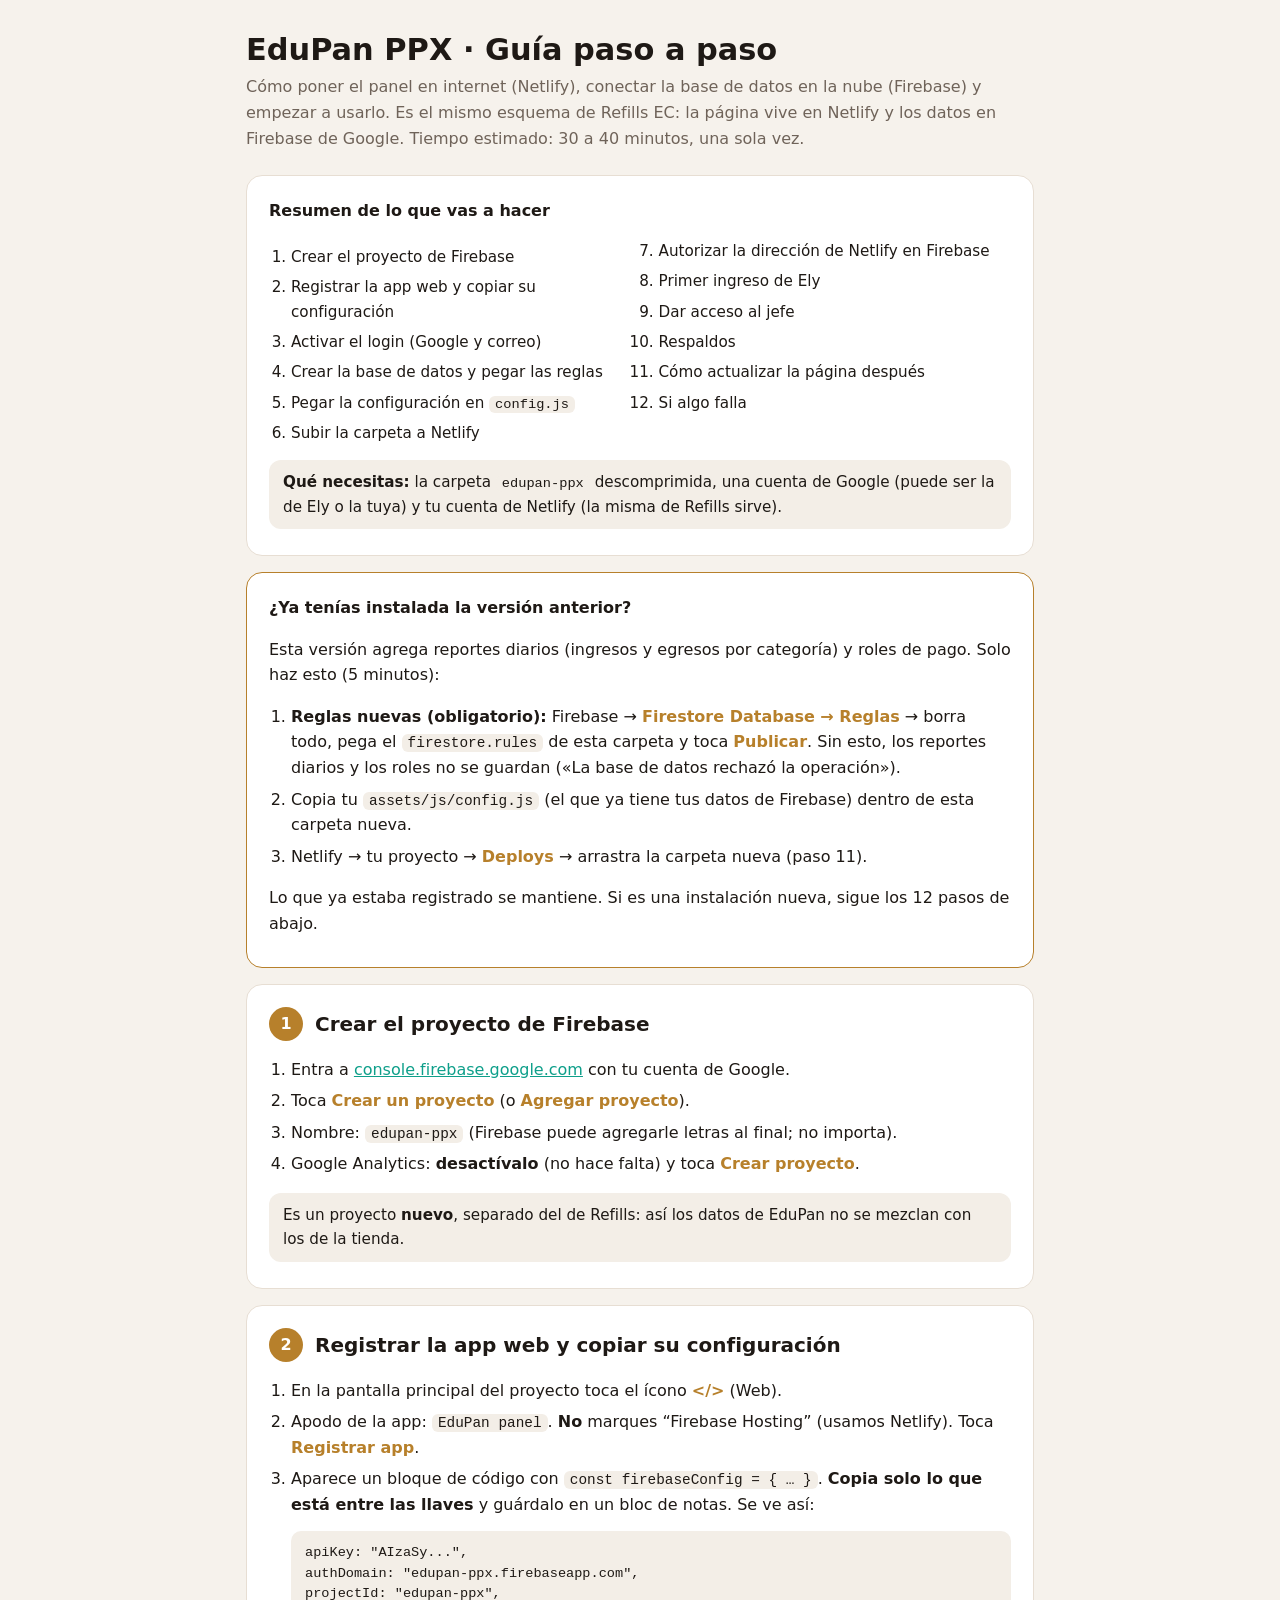
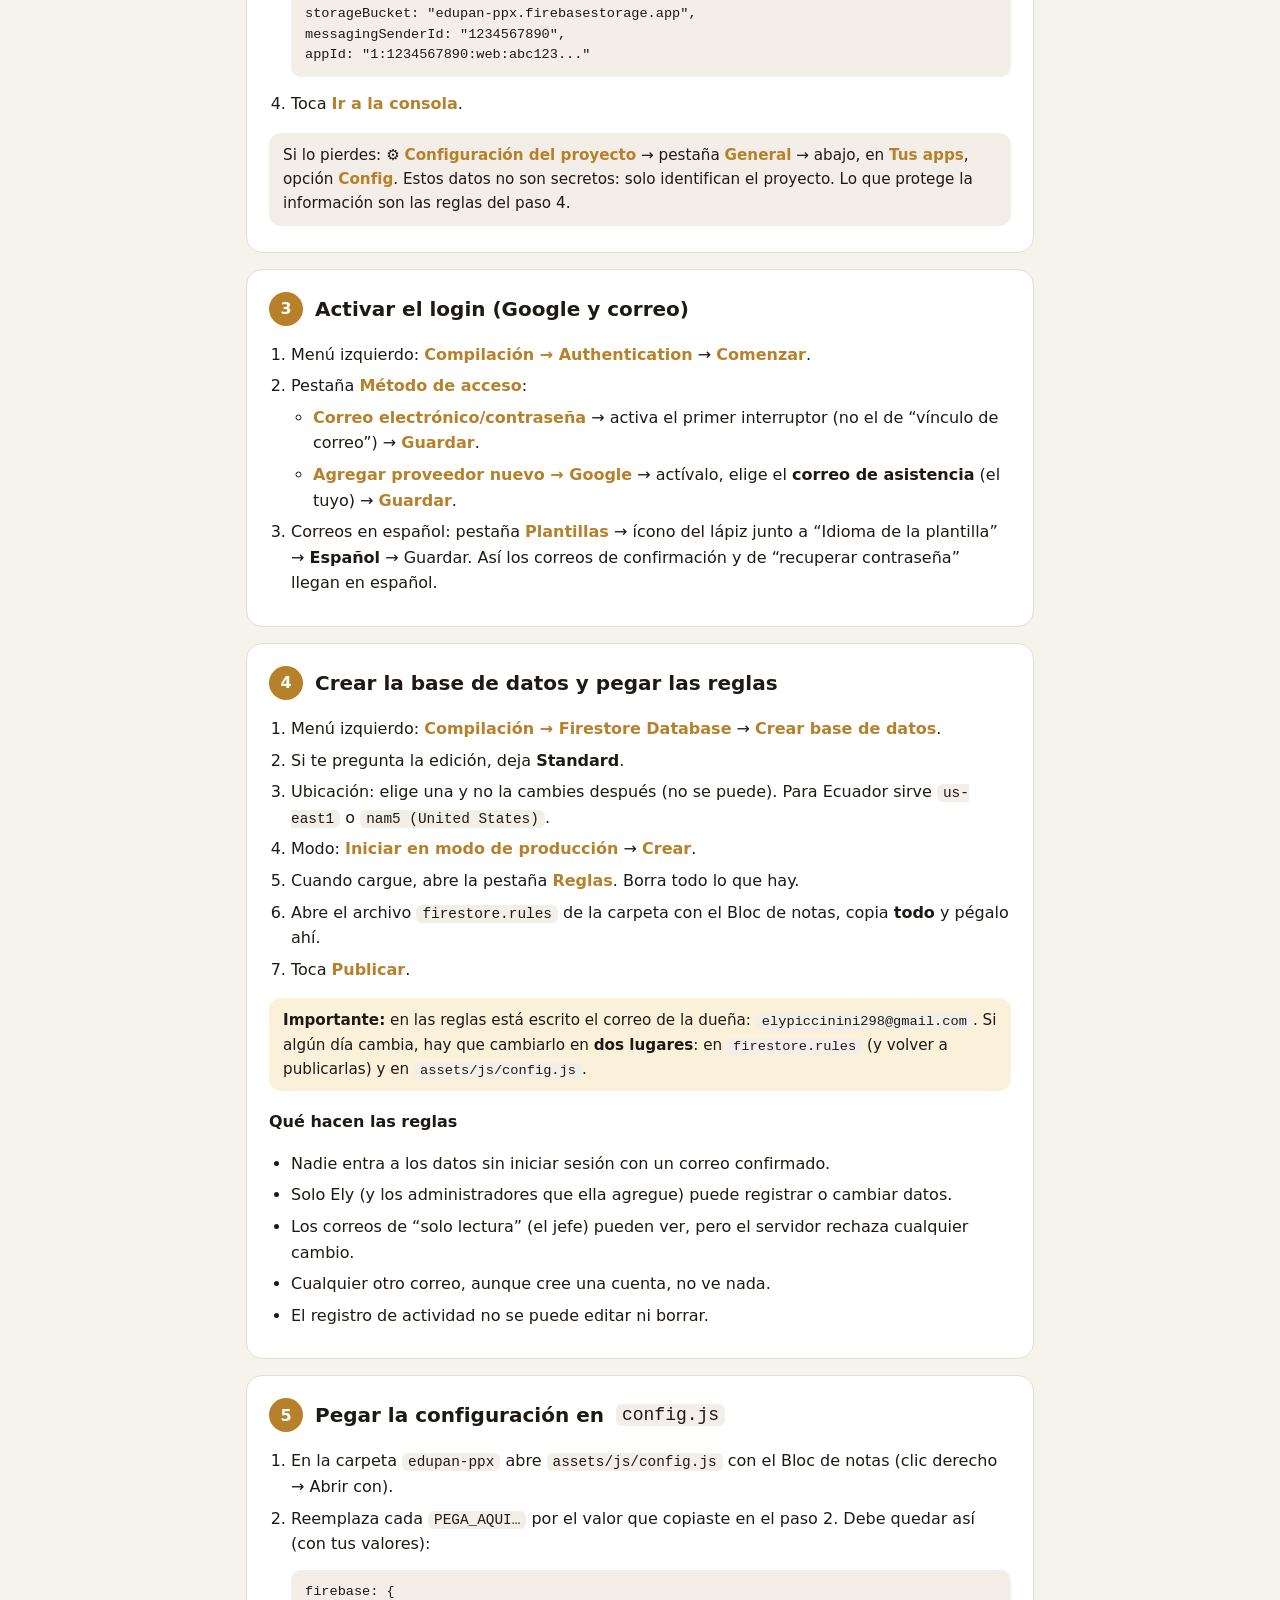
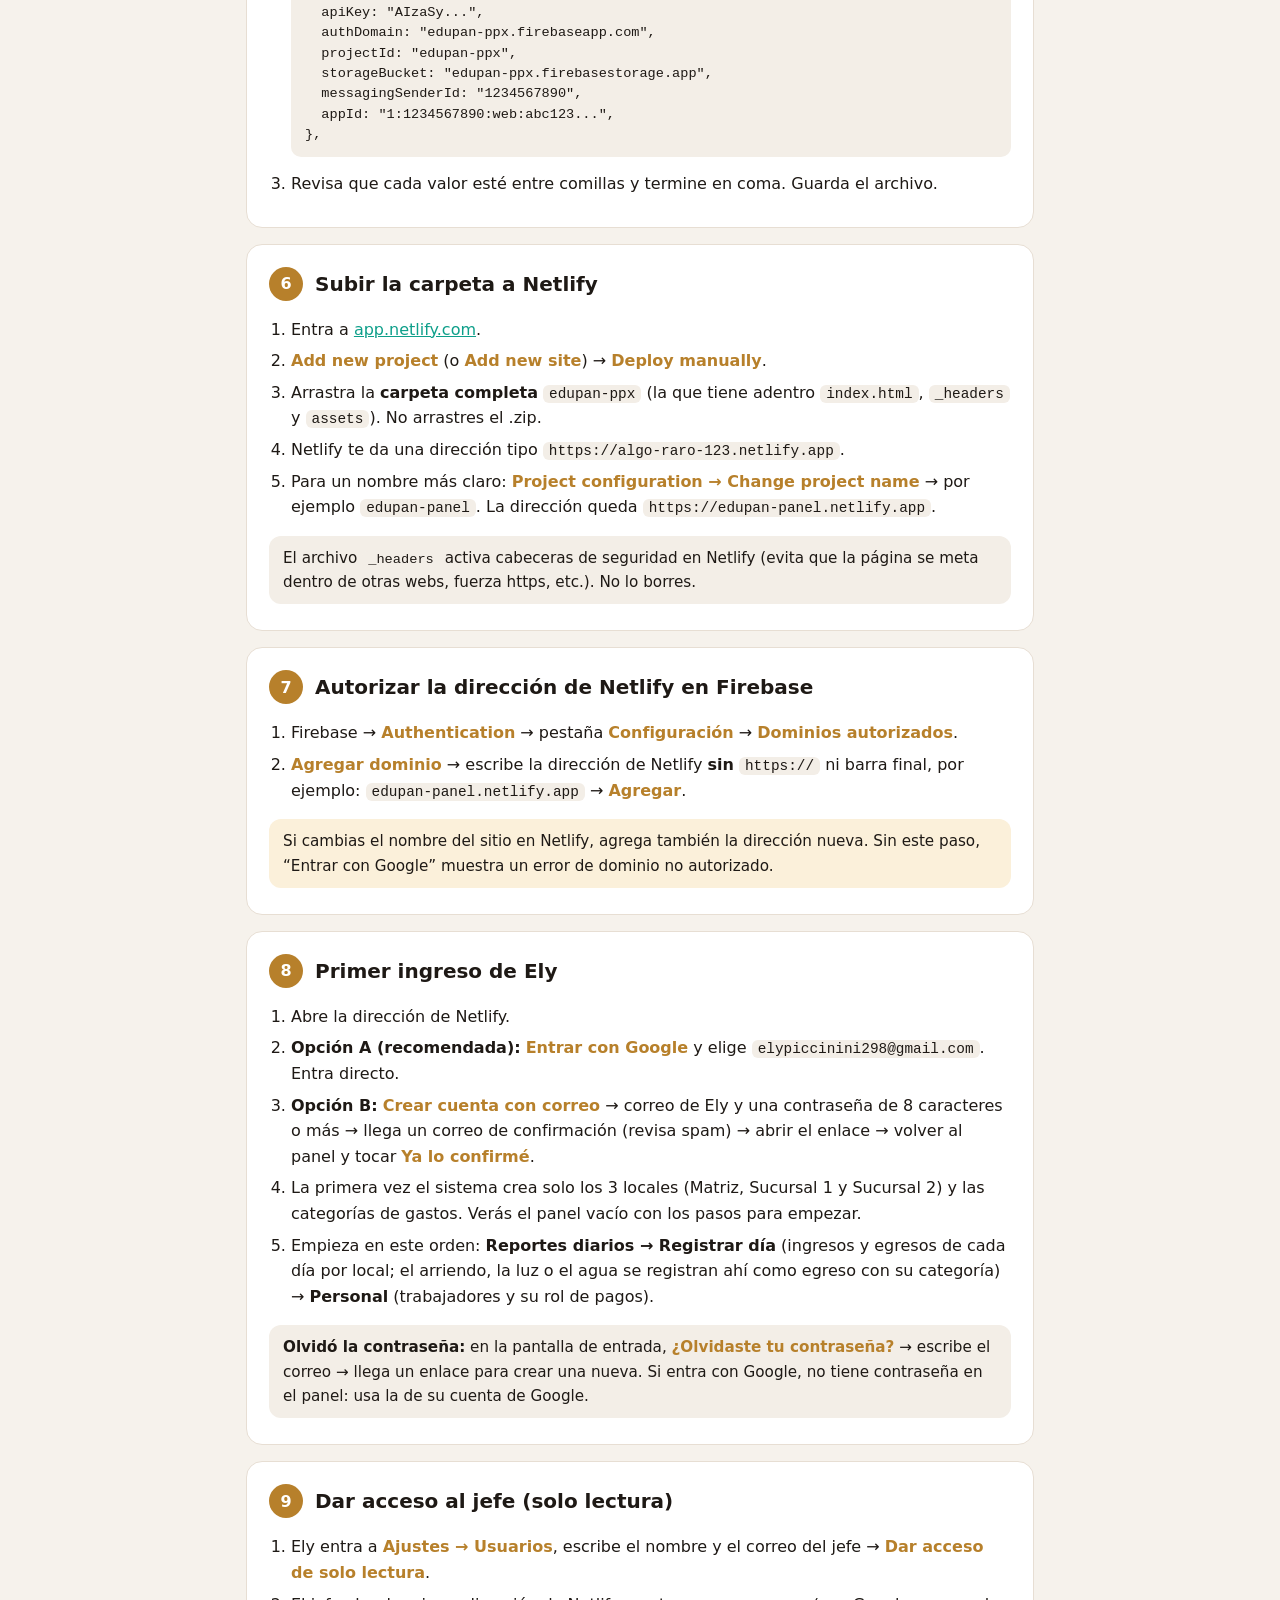
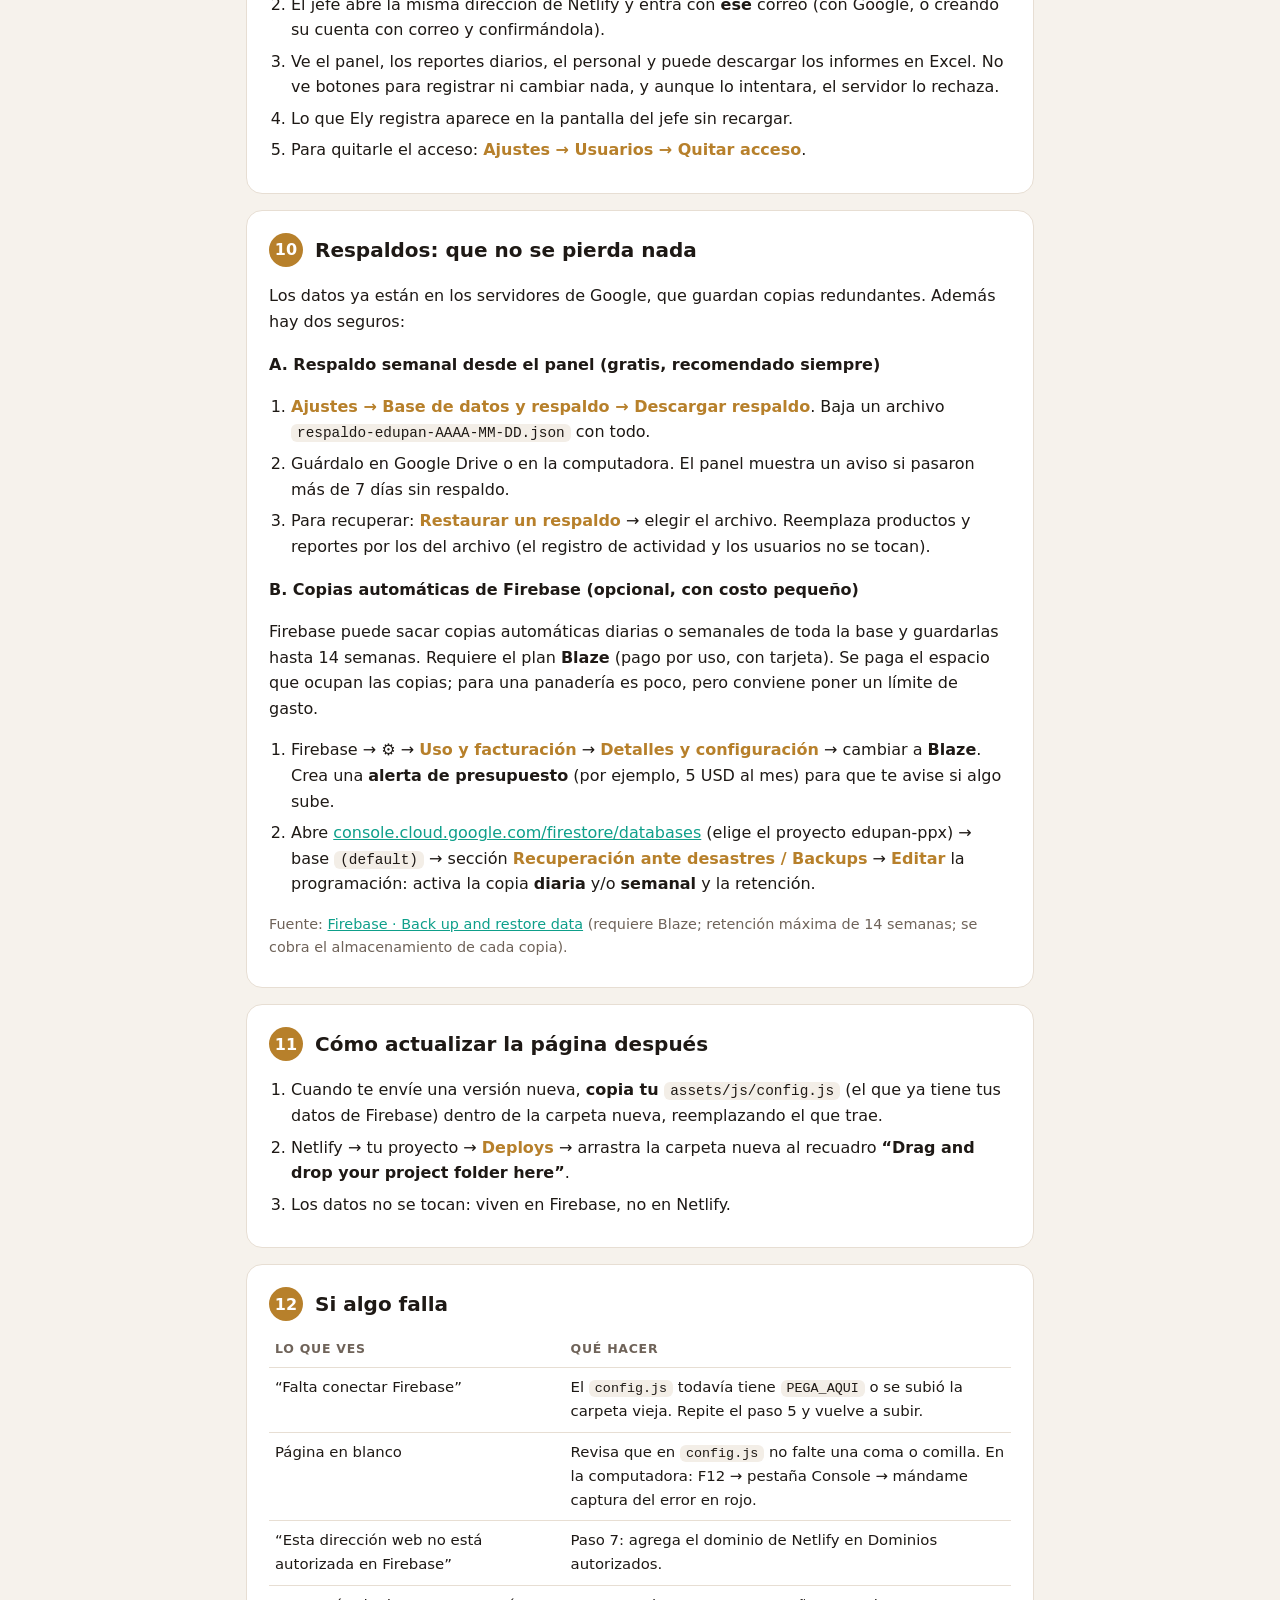
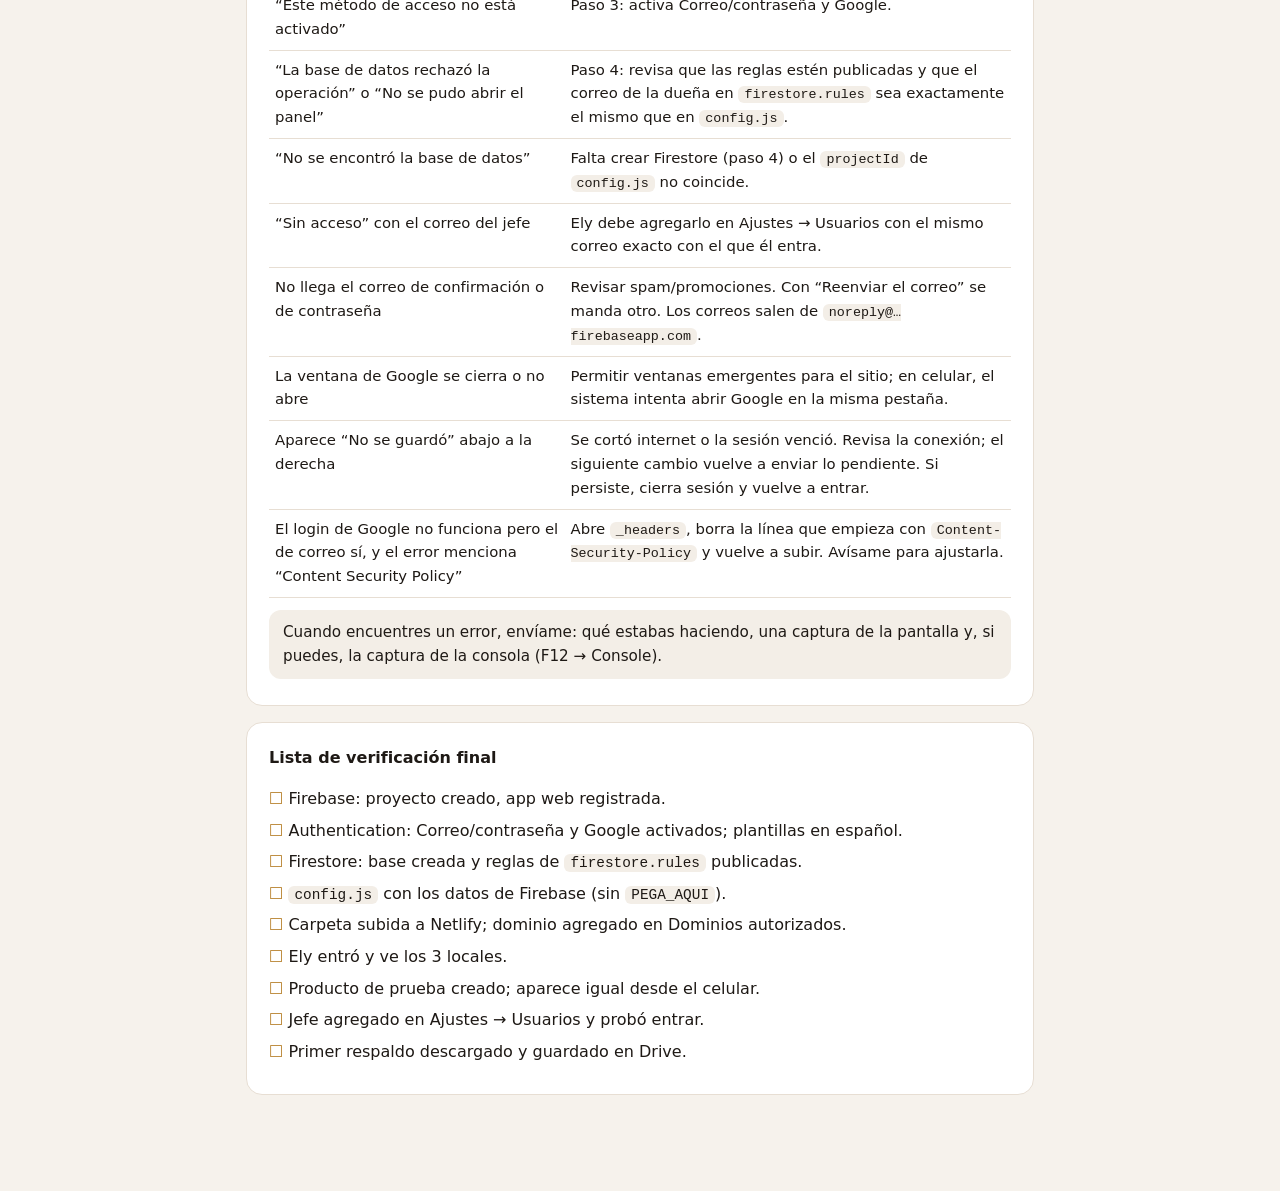
==== GUIA-PASO-A-PASO.html @ b37b716e "Add files via upload" ====
<!doctype html>
<html lang="es">
<head>
<meta charset="utf-8">
<meta name="viewport" content="width=device-width, initial-scale=1">
<title>EduPan PPX · Guía de instalación</title>
<style>
  :root { --bg:#F6F2EC; --card:#fff; --ink:#1E1915; --muted:#6F6359; --line:#E7DED3; --gold:#B7802B; --teal:#0E9F8A; --warn:#FBF0DA; --bad:#FBE5E0; --code:#F3EEE7; }
  @media (prefers-color-scheme: dark) { :root { --bg:#0F0C0A; --card:#18140F; --ink:#F3ECE3; --muted:#A99C8F; --line:#2C251F; --gold:#E2AE5A; --teal:#3DD6BE; --warn:#2B2214; --bad:#2E1915; --code:#221C17; } }
  * { box-sizing: border-box; }
  body { margin:0; background:var(--bg); color:var(--ink); font:16px/1.6 system-ui,-apple-system,"Segoe UI",Roboto,sans-serif; }
  main { max-width: 820px; margin: 0 auto; padding: 32px 16px 80px; }
  h1 { font-size: 1.9rem; line-height:1.2; margin: 0 0 6px; }
  h2 { font-size: 1.25rem; margin: 0 0 10px; display:flex; gap:12px; align-items:center; }
  h2 .n { flex:none; width:34px; height:34px; border-radius:50%; background:var(--gold); color:#fff; display:grid; place-items:center; font-size:1rem; }
  h3 { font-size: 1rem; margin: 18px 0 6px; }
  .lead { color: var(--muted); margin: 0 0 24px; }
  section { background: var(--card); border:1px solid var(--line); border-radius: 16px; padding: 22px 22px 14px; margin: 16px 0; }
  ol, ul { padding-left: 22px; } li { margin: 6px 0; }
  code, .k { background: var(--code); border-radius: 6px; padding: 1px 6px; font: .9em ui-monospace, Menlo, Consolas, monospace; }
  pre { background: var(--code); border-radius: 10px; padding: 12px 14px; overflow-x:auto; font: .85rem/1.5 ui-monospace, Menlo, Consolas, monospace; }
  b.ui { color: var(--gold); }
  .tip, .warn, .bad { border-radius: 12px; padding: 10px 14px; margin: 12px 0; font-size: .95rem; }
  .tip { background: var(--code); } .warn { background: var(--warn); } .bad { background: var(--bad); }
  table { width:100%; border-collapse: collapse; font-size: .93rem; } td, th { text-align:left; padding: 8px 6px; border-bottom: 1px solid var(--line); vertical-align: top; }
  th { color: var(--muted); font-size:.78rem; text-transform: uppercase; letter-spacing:.06em; }
  .toc { columns: 2; font-size: .95rem; } @media (max-width:600px){ .toc { columns:1; } section{ padding:18px 16px 10px; } }
  a { color: var(--teal); }
  .check li { list-style: none; margin-left: -22px; } .check li::before { content: "☐  "; color: var(--gold); }
</style>
</head>
<body>
<main>
  <h1>EduPan PPX · Guía paso a paso</h1>
  <p class="lead">Cómo poner el panel en internet (Netlify), conectar la base de datos en la nube (Firebase) y empezar a usarlo. Es el mismo esquema de Refills EC: la página vive en Netlify y los datos en Firebase de Google. Tiempo estimado: 30 a 40 minutos, una sola vez.</p>

  <section>
    <h3 style="margin-top:0">Resumen de lo que vas a hacer</h3>
    <ol class="toc">
      <li>Crear el proyecto de Firebase</li>
      <li>Registrar la app web y copiar su configuración</li>
      <li>Activar el login (Google y correo)</li>
      <li>Crear la base de datos y pegar las reglas</li>
      <li>Pegar la configuración en <code>config.js</code></li>
      <li>Subir la carpeta a Netlify</li>
      <li>Autorizar la dirección de Netlify en Firebase</li>
      <li>Primer ingreso de Ely</li>
      <li>Dar acceso al jefe</li>
      <li>Respaldos</li>
      <li>Cómo actualizar la página después</li>
      <li>Si algo falla</li>
    </ol>
    <div class="tip"><b>Qué necesitas:</b> la carpeta <code>edupan-ppx</code> descomprimida, una cuenta de Google (puede ser la de Ely o la tuya) y tu cuenta de Netlify (la misma de Refills sirve).</div>
  </section>

  <section style="border-color:var(--gold)">
    <h3 style="margin-top:0">¿Ya tenías instalada la versión anterior?</h3>
    <p>Esta versión agrega reportes diarios (ingresos y egresos por categoría) y roles de pago. Solo haz esto (5 minutos):</p>
    <ol>
      <li><b>Reglas nuevas (obligatorio):</b> Firebase → <b class="ui">Firestore Database → Reglas</b> → borra todo, pega el <code>firestore.rules</code> de esta carpeta y toca <b class="ui">Publicar</b>. Sin esto, los reportes diarios y los roles no se guardan («La base de datos rechazó la operación»).</li>
      <li>Copia tu <code>assets/js/config.js</code> (el que ya tiene tus datos de Firebase) dentro de esta carpeta nueva.</li>
      <li>Netlify → tu proyecto → <b class="ui">Deploys</b> → arrastra la carpeta nueva (paso 11).</li>
    </ol>
    <p>Lo que ya estaba registrado se mantiene. Si es una instalación nueva, sigue los 12 pasos de abajo.</p>
  </section>

  <section>
    <h2><span class="n">1</span>Crear el proyecto de Firebase</h2>
    <ol>
      <li>Entra a <a href="https://console.firebase.google.com" target="_blank" rel="noopener">console.firebase.google.com</a> con tu cuenta de Google.</li>
      <li>Toca <b class="ui">Crear un proyecto</b> (o <b class="ui">Agregar proyecto</b>).</li>
      <li>Nombre: <code>edupan-ppx</code> (Firebase puede agregarle letras al final; no importa).</li>
      <li>Google Analytics: <b>desactívalo</b> (no hace falta) y toca <b class="ui">Crear proyecto</b>.</li>
    </ol>
    <div class="tip">Es un proyecto <b>nuevo</b>, separado del de Refills: así los datos de EduPan no se mezclan con los de la tienda.</div>
  </section>

  <section>
    <h2><span class="n">2</span>Registrar la app web y copiar su configuración</h2>
    <ol>
      <li>En la pantalla principal del proyecto toca el ícono <b class="ui">&lt;/&gt;</b> (Web).</li>
      <li>Apodo de la app: <code>EduPan panel</code>. <b>No</b> marques “Firebase Hosting” (usamos Netlify). Toca <b class="ui">Registrar app</b>.</li>
      <li>Aparece un bloque de código con <code>const firebaseConfig = { … }</code>. <b>Copia solo lo que está entre las llaves</b> y guárdalo en un bloc de notas. Se ve así:
<pre>apiKey: "AIzaSy...",
authDomain: "edupan-ppx.firebaseapp.com",
projectId: "edupan-ppx",
storageBucket: "edupan-ppx.firebasestorage.app",
messagingSenderId: "1234567890",
appId: "1:1234567890:web:abc123..."</pre></li>
      <li>Toca <b class="ui">Ir a la consola</b>.</li>
    </ol>
    <div class="tip">Si lo pierdes: ⚙️ <b class="ui">Configuración del proyecto</b> → pestaña <b class="ui">General</b> → abajo, en <b class="ui">Tus apps</b>, opción <b class="ui">Config</b>. Estos datos no son secretos: solo identifican el proyecto. Lo que protege la información son las reglas del paso 4.</div>
  </section>

  <section>
    <h2><span class="n">3</span>Activar el login (Google y correo)</h2>
    <ol>
      <li>Menú izquierdo: <b class="ui">Compilación → Authentication</b> → <b class="ui">Comenzar</b>.</li>
      <li>Pestaña <b class="ui">Método de acceso</b>:
        <ul>
          <li><b class="ui">Correo electrónico/contraseña</b> → activa el primer interruptor (no el de “vínculo de correo”) → <b class="ui">Guardar</b>.</li>
          <li><b class="ui">Agregar proveedor nuevo → Google</b> → actívalo, elige el <b>correo de asistencia</b> (el tuyo) → <b class="ui">Guardar</b>.</li>
        </ul>
      </li>
      <li>Correos en español: pestaña <b class="ui">Plantillas</b> → ícono del lápiz junto a “Idioma de la plantilla” → <b>Español</b> → Guardar. Así los correos de confirmación y de “recuperar contraseña” llegan en español.</li>
    </ol>
  </section>

  <section>
    <h2><span class="n">4</span>Crear la base de datos y pegar las reglas</h2>
    <ol>
      <li>Menú izquierdo: <b class="ui">Compilación → Firestore Database</b> → <b class="ui">Crear base de datos</b>.</li>
      <li>Si te pregunta la edición, deja <b>Standard</b>.</li>
      <li>Ubicación: elige una y no la cambies después (no se puede). Para Ecuador sirve <code>us-east1</code> o <code>nam5 (United States)</code>.</li>
      <li>Modo: <b class="ui">Iniciar en modo de producción</b> → <b class="ui">Crear</b>.</li>
      <li>Cuando cargue, abre la pestaña <b class="ui">Reglas</b>. Borra todo lo que hay.</li>
      <li>Abre el archivo <code>firestore.rules</code> de la carpeta con el Bloc de notas, copia <b>todo</b> y pégalo ahí.</li>
      <li>Toca <b class="ui">Publicar</b>.</li>
    </ol>
    <div class="warn"><b>Importante:</b> en las reglas está escrito el correo de la dueña: <code>elypiccinini298@gmail.com</code>. Si algún día cambia, hay que cambiarlo en <b>dos lugares</b>: en <code>firestore.rules</code> (y volver a publicarlas) y en <code>assets/js/config.js</code>.</div>
    <h3>Qué hacen las reglas</h3>
    <ul>
      <li>Nadie entra a los datos sin iniciar sesión con un correo confirmado.</li>
      <li>Solo Ely (y los administradores que ella agregue) puede registrar o cambiar datos.</li>
      <li>Los correos de “solo lectura” (el jefe) pueden ver, pero el servidor rechaza cualquier cambio.</li>
      <li>Cualquier otro correo, aunque cree una cuenta, no ve nada.</li>
      <li>El registro de actividad no se puede editar ni borrar.</li>
    </ul>
  </section>

  <section>
    <h2><span class="n">5</span>Pegar la configuración en <code>config.js</code></h2>
    <ol>
      <li>En la carpeta <code>edupan-ppx</code> abre <code>assets/js/config.js</code> con el Bloc de notas (clic derecho → Abrir con).</li>
      <li>Reemplaza cada <code>PEGA_AQUI…</code> por el valor que copiaste en el paso 2. Debe quedar así (con tus valores):
<pre>firebase: {
  apiKey: "AIzaSy...",
  authDomain: "edupan-ppx.firebaseapp.com",
  projectId: "edupan-ppx",
  storageBucket: "edupan-ppx.firebasestorage.app",
  messagingSenderId: "1234567890",
  appId: "1:1234567890:web:abc123...",
},</pre></li>
      <li>Revisa que cada valor esté entre comillas y termine en coma. Guarda el archivo.</li>
    </ol>
  </section>

  <section>
    <h2><span class="n">6</span>Subir la carpeta a Netlify</h2>
    <ol>
      <li>Entra a <a href="https://app.netlify.com" target="_blank" rel="noopener">app.netlify.com</a>.</li>
      <li><b class="ui">Add new project</b> (o <b class="ui">Add new site</b>) → <b class="ui">Deploy manually</b>.</li>
      <li>Arrastra la <b>carpeta completa</b> <code>edupan-ppx</code> (la que tiene adentro <code>index.html</code>, <code>_headers</code> y <code>assets</code>). No arrastres el .zip.</li>
      <li>Netlify te da una dirección tipo <code>https://algo-raro-123.netlify.app</code>.</li>
      <li>Para un nombre más claro: <b class="ui">Project configuration → Change project name</b> → por ejemplo <code>edupan-panel</code>. La dirección queda <code>https://edupan-panel.netlify.app</code>.</li>
    </ol>
    <div class="tip">El archivo <code>_headers</code> activa cabeceras de seguridad en Netlify (evita que la página se meta dentro de otras webs, fuerza https, etc.). No lo borres.</div>
  </section>

  <section>
    <h2><span class="n">7</span>Autorizar la dirección de Netlify en Firebase</h2>
    <ol>
      <li>Firebase → <b class="ui">Authentication</b> → pestaña <b class="ui">Configuración</b> → <b class="ui">Dominios autorizados</b>.</li>
      <li><b class="ui">Agregar dominio</b> → escribe la dirección de Netlify <b>sin</b> <code>https://</code> ni barra final, por ejemplo: <code>edupan-panel.netlify.app</code> → <b class="ui">Agregar</b>.</li>
    </ol>
    <div class="warn">Si cambias el nombre del sitio en Netlify, agrega también la dirección nueva. Sin este paso, “Entrar con Google” muestra un error de dominio no autorizado.</div>
  </section>

  <section>
    <h2><span class="n">8</span>Primer ingreso de Ely</h2>
    <ol>
      <li>Abre la dirección de Netlify.</li>
      <li><b>Opción A (recomendada):</b> <b class="ui">Entrar con Google</b> y elige <code>elypiccinini298@gmail.com</code>. Entra directo.</li>
      <li><b>Opción B:</b> <b class="ui">Crear cuenta con correo</b> → correo de Ely y una contraseña de 8 caracteres o más → llega un correo de confirmación (revisa spam) → abrir el enlace → volver al panel y tocar <b class="ui">Ya lo confirmé</b>.</li>
      <li>La primera vez el sistema crea solo los 3 locales (Matriz, Sucursal 1 y Sucursal 2) y las categorías de gastos. Verás el panel vacío con los pasos para empezar.</li>
      <li>Empieza en este orden: <b>Reportes diarios → Registrar día</b> (ingresos y egresos de cada día por local; el arriendo, la luz o el agua se registran ahí como egreso con su categoría) → <b>Personal</b> (trabajadores y su rol de pagos).</li>
    </ol>
    <div class="tip"><b>Olvidó la contraseña:</b> en la pantalla de entrada, <b class="ui">¿Olvidaste tu contraseña?</b> → escribe el correo → llega un enlace para crear una nueva. Si entra con Google, no tiene contraseña en el panel: usa la de su cuenta de Google.</div>
  </section>

  <section>
    <h2><span class="n">9</span>Dar acceso al jefe (solo lectura)</h2>
    <ol>
      <li>Ely entra a <b class="ui">Ajustes → Usuarios</b>, escribe el nombre y el correo del jefe → <b class="ui">Dar acceso de solo lectura</b>.</li>
      <li>El jefe abre la misma dirección de Netlify y entra con <b>ese</b> correo (con Google, o creando su cuenta con correo y confirmándola).</li>
      <li>Ve el panel, los reportes diarios, el personal y puede descargar los informes en Excel. No ve botones para registrar ni cambiar nada, y aunque lo intentara, el servidor lo rechaza.</li>
      <li>Lo que Ely registra aparece en la pantalla del jefe sin recargar.</li>
      <li>Para quitarle el acceso: <b class="ui">Ajustes → Usuarios → Quitar acceso</b>.</li>
    </ol>
  </section>

  <section>
    <h2><span class="n">10</span>Respaldos: que no se pierda nada</h2>
    <p>Los datos ya están en los servidores de Google, que guardan copias redundantes. Además hay dos seguros:</p>
    <h3>A. Respaldo semanal desde el panel (gratis, recomendado siempre)</h3>
    <ol>
      <li><b class="ui">Ajustes → Base de datos y respaldo → Descargar respaldo</b>. Baja un archivo <code>respaldo-edupan-AAAA-MM-DD.json</code> con todo.</li>
      <li>Guárdalo en Google Drive o en la computadora. El panel muestra un aviso si pasaron más de 7 días sin respaldo.</li>
      <li>Para recuperar: <b class="ui">Restaurar un respaldo</b> → elegir el archivo. Reemplaza productos y reportes por los del archivo (el registro de actividad y los usuarios no se tocan).</li>
    </ol>
    <h3>B. Copias automáticas de Firebase (opcional, con costo pequeño)</h3>
    <p>Firebase puede sacar copias automáticas diarias o semanales de toda la base y guardarlas hasta 14 semanas. Requiere el plan <b>Blaze</b> (pago por uso, con tarjeta). Se paga el espacio que ocupan las copias; para una panadería es poco, pero conviene poner un límite de gasto.</p>
    <ol>
      <li>Firebase → ⚙️ → <b class="ui">Uso y facturación</b> → <b class="ui">Detalles y configuración</b> → cambiar a <b>Blaze</b>. Crea una <b>alerta de presupuesto</b> (por ejemplo, 5 USD al mes) para que te avise si algo sube.</li>
      <li>Abre <a href="https://console.cloud.google.com/firestore/databases" target="_blank" rel="noopener">console.cloud.google.com/firestore/databases</a> (elige el proyecto edupan-ppx) → base <code>(default)</code> → sección <b class="ui">Recuperación ante desastres / Backups</b> → <b class="ui">Editar</b> la programación: activa la copia <b>diaria</b> y/o <b>semanal</b> y la retención.</li>
    </ol>
    <p style="font-size:.9rem;color:var(--muted)">Fuente: <a href="https://firebase.google.com/docs/firestore/backups" target="_blank" rel="noopener">Firebase · Back up and restore data</a> (requiere Blaze; retención máxima de 14 semanas; se cobra el almacenamiento de cada copia).</p>
  </section>

  <section>
    <h2><span class="n">11</span>Cómo actualizar la página después</h2>
    <ol>
      <li>Cuando te envíe una versión nueva, <b>copia tu <code>assets/js/config.js</code></b> (el que ya tiene tus datos de Firebase) dentro de la carpeta nueva, reemplazando el que trae.</li>
      <li>Netlify → tu proyecto → <b class="ui">Deploys</b> → arrastra la carpeta nueva al recuadro <b>“Drag and drop your project folder here”</b>.</li>
      <li>Los datos no se tocan: viven en Firebase, no en Netlify.</li>
    </ol>
  </section>

  <section>
    <h2><span class="n">12</span>Si algo falla</h2>
    <table>
      <thead><tr><th>Lo que ves</th><th>Qué hacer</th></tr></thead>
      <tbody>
        <tr><td>“Falta conectar Firebase”</td><td>El <code>config.js</code> todavía tiene <code>PEGA_AQUI</code> o se subió la carpeta vieja. Repite el paso 5 y vuelve a subir.</td></tr>
        <tr><td>Página en blanco</td><td>Revisa que en <code>config.js</code> no falte una coma o comilla. En la computadora: F12 → pestaña Console → mándame captura del error en rojo.</td></tr>
        <tr><td>“Esta dirección web no está autorizada en Firebase”</td><td>Paso 7: agrega el dominio de Netlify en Dominios autorizados.</td></tr>
        <tr><td>“Este método de acceso no está activado”</td><td>Paso 3: activa Correo/contraseña y Google.</td></tr>
        <tr><td>“La base de datos rechazó la operación” o “No se pudo abrir el panel”</td><td>Paso 4: revisa que las reglas estén publicadas y que el correo de la dueña en <code>firestore.rules</code> sea exactamente el mismo que en <code>config.js</code>.</td></tr>
        <tr><td>“No se encontró la base de datos”</td><td>Falta crear Firestore (paso 4) o el <code>projectId</code> de <code>config.js</code> no coincide.</td></tr>
        <tr><td>“Sin acceso” con el correo del jefe</td><td>Ely debe agregarlo en Ajustes → Usuarios con el mismo correo exacto con el que él entra.</td></tr>
        <tr><td>No llega el correo de confirmación o de contraseña</td><td>Revisar spam/promociones. Con “Reenviar el correo” se manda otro. Los correos salen de <code>noreply@…firebaseapp.com</code>.</td></tr>
        <tr><td>La ventana de Google se cierra o no abre</td><td>Permitir ventanas emergentes para el sitio; en celular, el sistema intenta abrir Google en la misma pestaña.</td></tr>
        <tr><td>Aparece “No se guardó” abajo a la derecha</td><td>Se cortó internet o la sesión venció. Revisa la conexión; el siguiente cambio vuelve a enviar lo pendiente. Si persiste, cierra sesión y vuelve a entrar.</td></tr>
        <tr><td>El login de Google no funciona pero el de correo sí, y el error menciona “Content Security Policy”</td><td>Abre <code>_headers</code>, borra la línea que empieza con <code>Content-Security-Policy</code> y vuelve a subir. Avísame para ajustarla.</td></tr>
      </tbody>
    </table>
    <div class="tip">Cuando encuentres un error, envíame: qué estabas haciendo, una captura de la pantalla y, si puedes, la captura de la consola (F12 → Console).</div>
  </section>

  <section>
    <h3 style="margin-top:0">Lista de verificación final</h3>
    <ul class="check">
      <li>Firebase: proyecto creado, app web registrada.</li>
      <li>Authentication: Correo/contraseña y Google activados; plantillas en español.</li>
      <li>Firestore: base creada y reglas de <code>firestore.rules</code> publicadas.</li>
      <li><code>config.js</code> con los datos de Firebase (sin <code>PEGA_AQUI</code>).</li>
      <li>Carpeta subida a Netlify; dominio agregado en Dominios autorizados.</li>
      <li>Ely entró y ve los 3 locales.</li>
      <li>Producto de prueba creado; aparece igual desde el celular.</li>
      <li>Jefe agregado en Ajustes → Usuarios y probó entrar.</li>
      <li>Primer respaldo descargado y guardado en Drive.</li>
    </ul>
  </section>
</main>
</body>
</html>
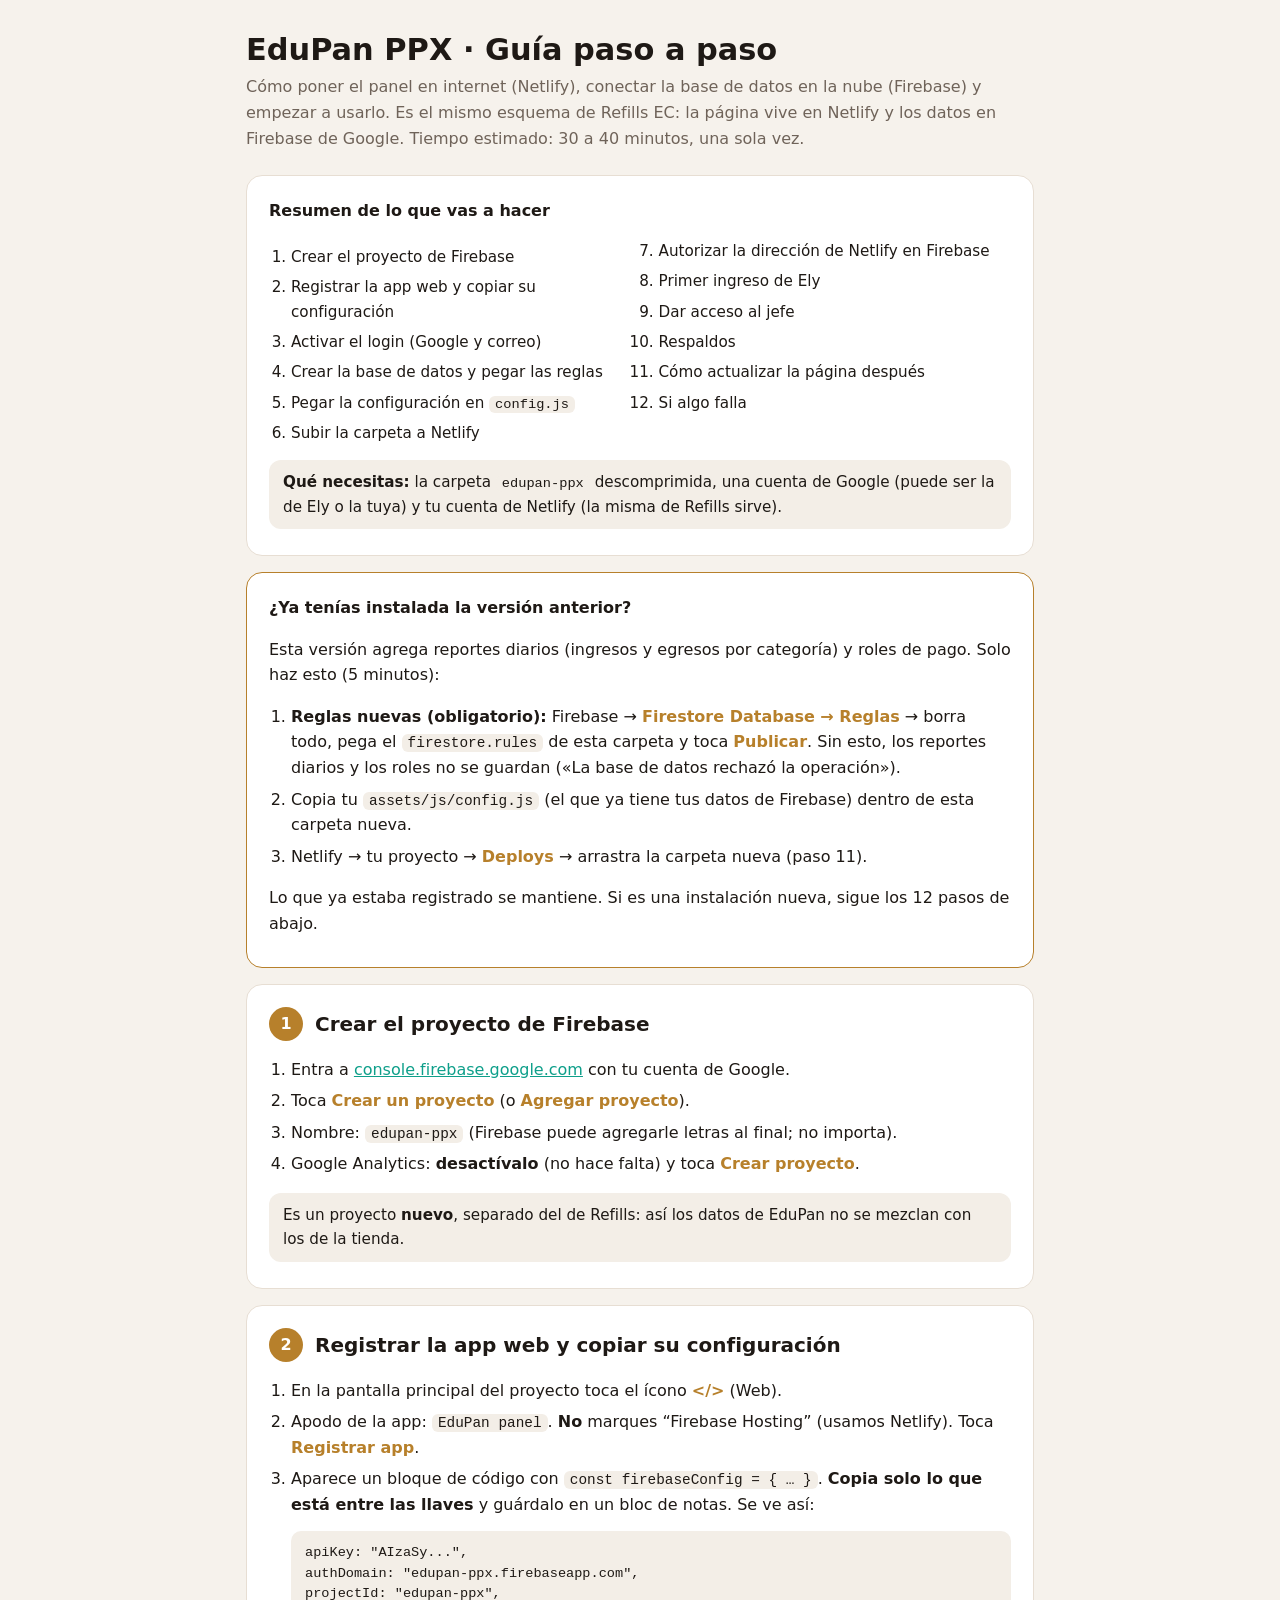
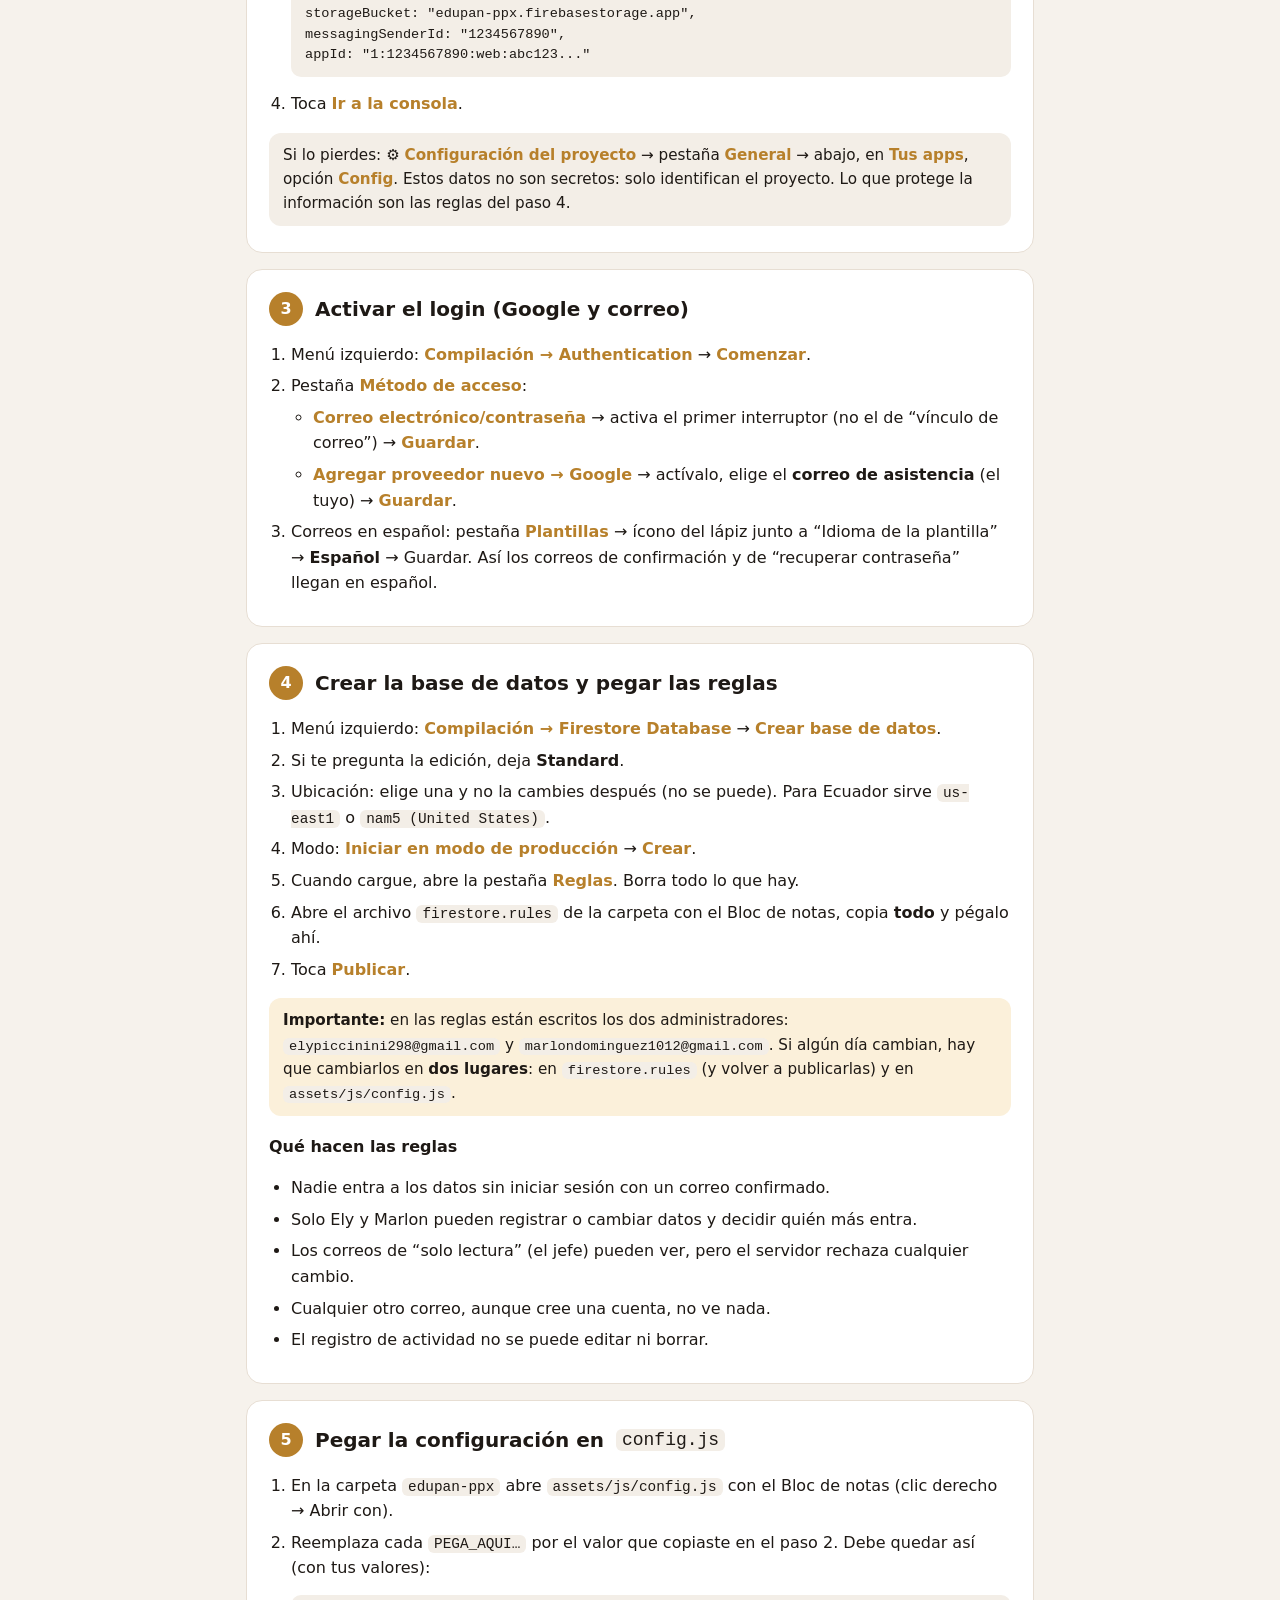
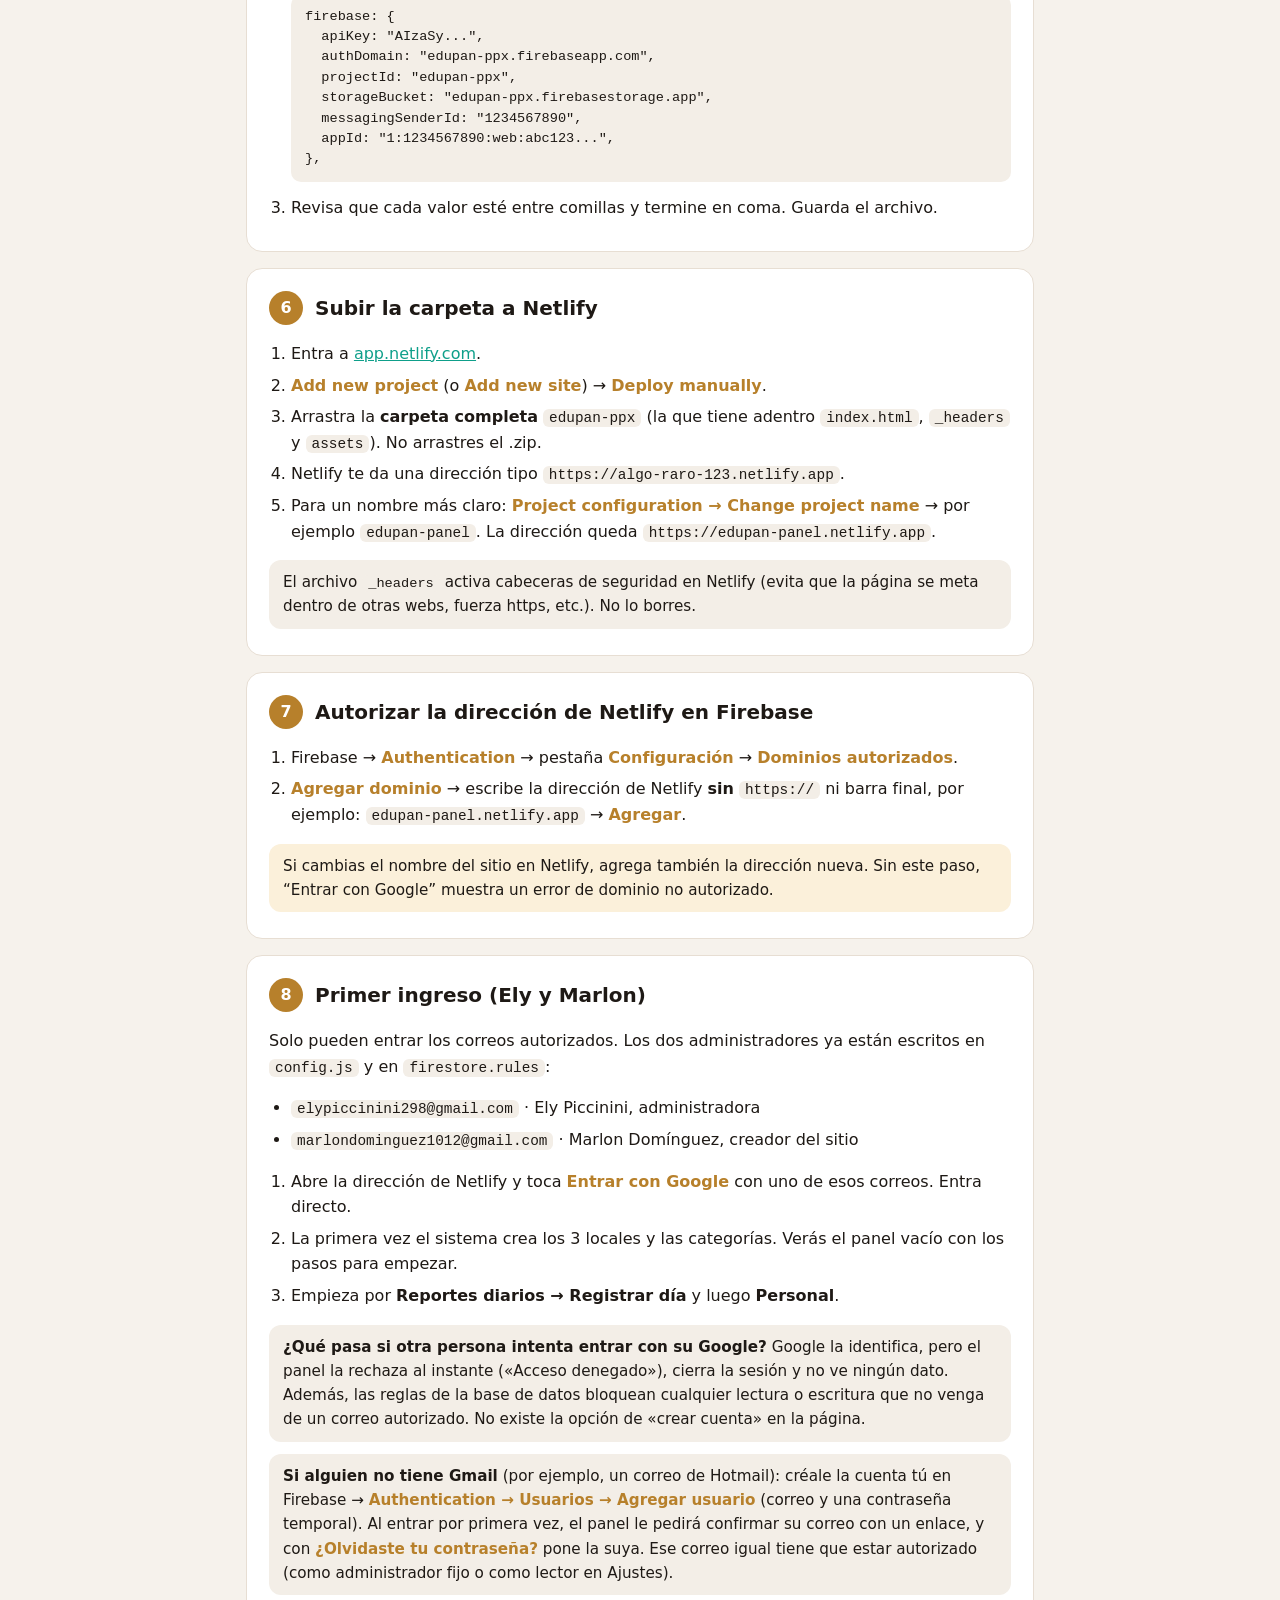
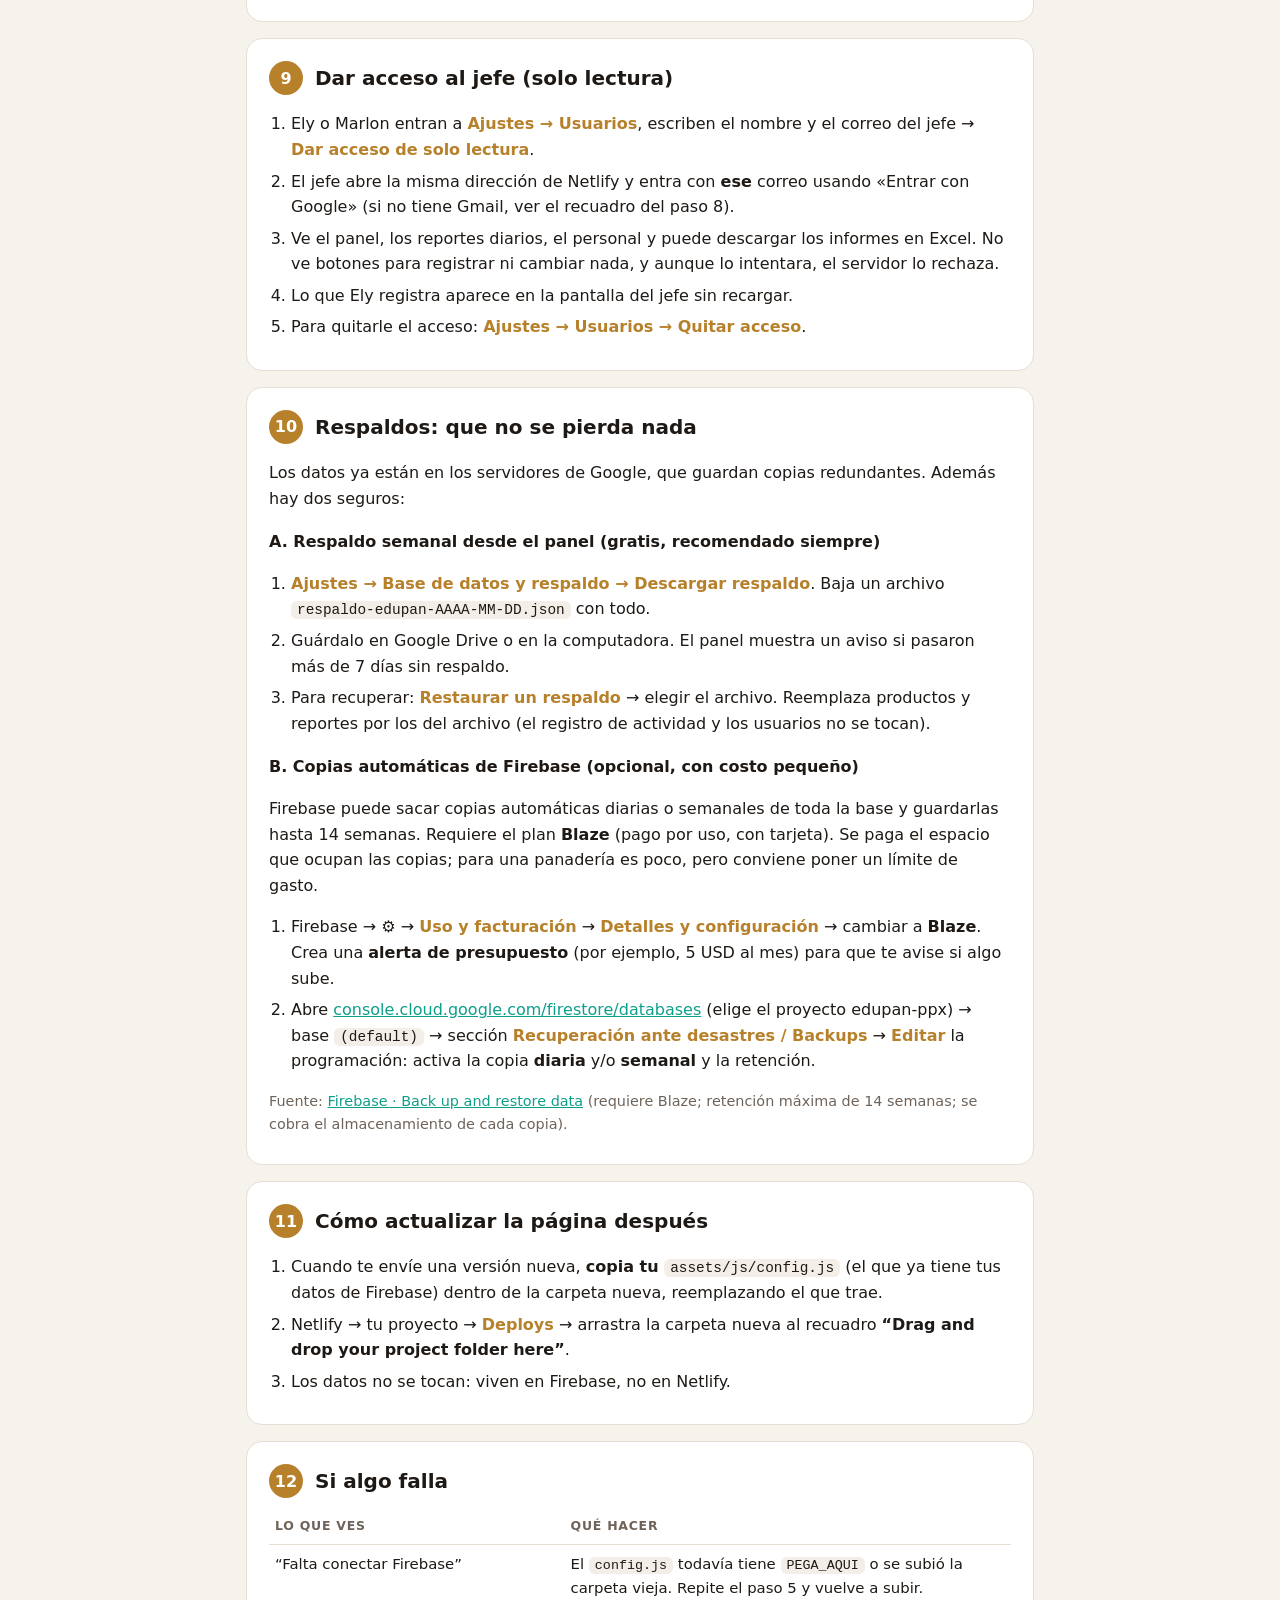
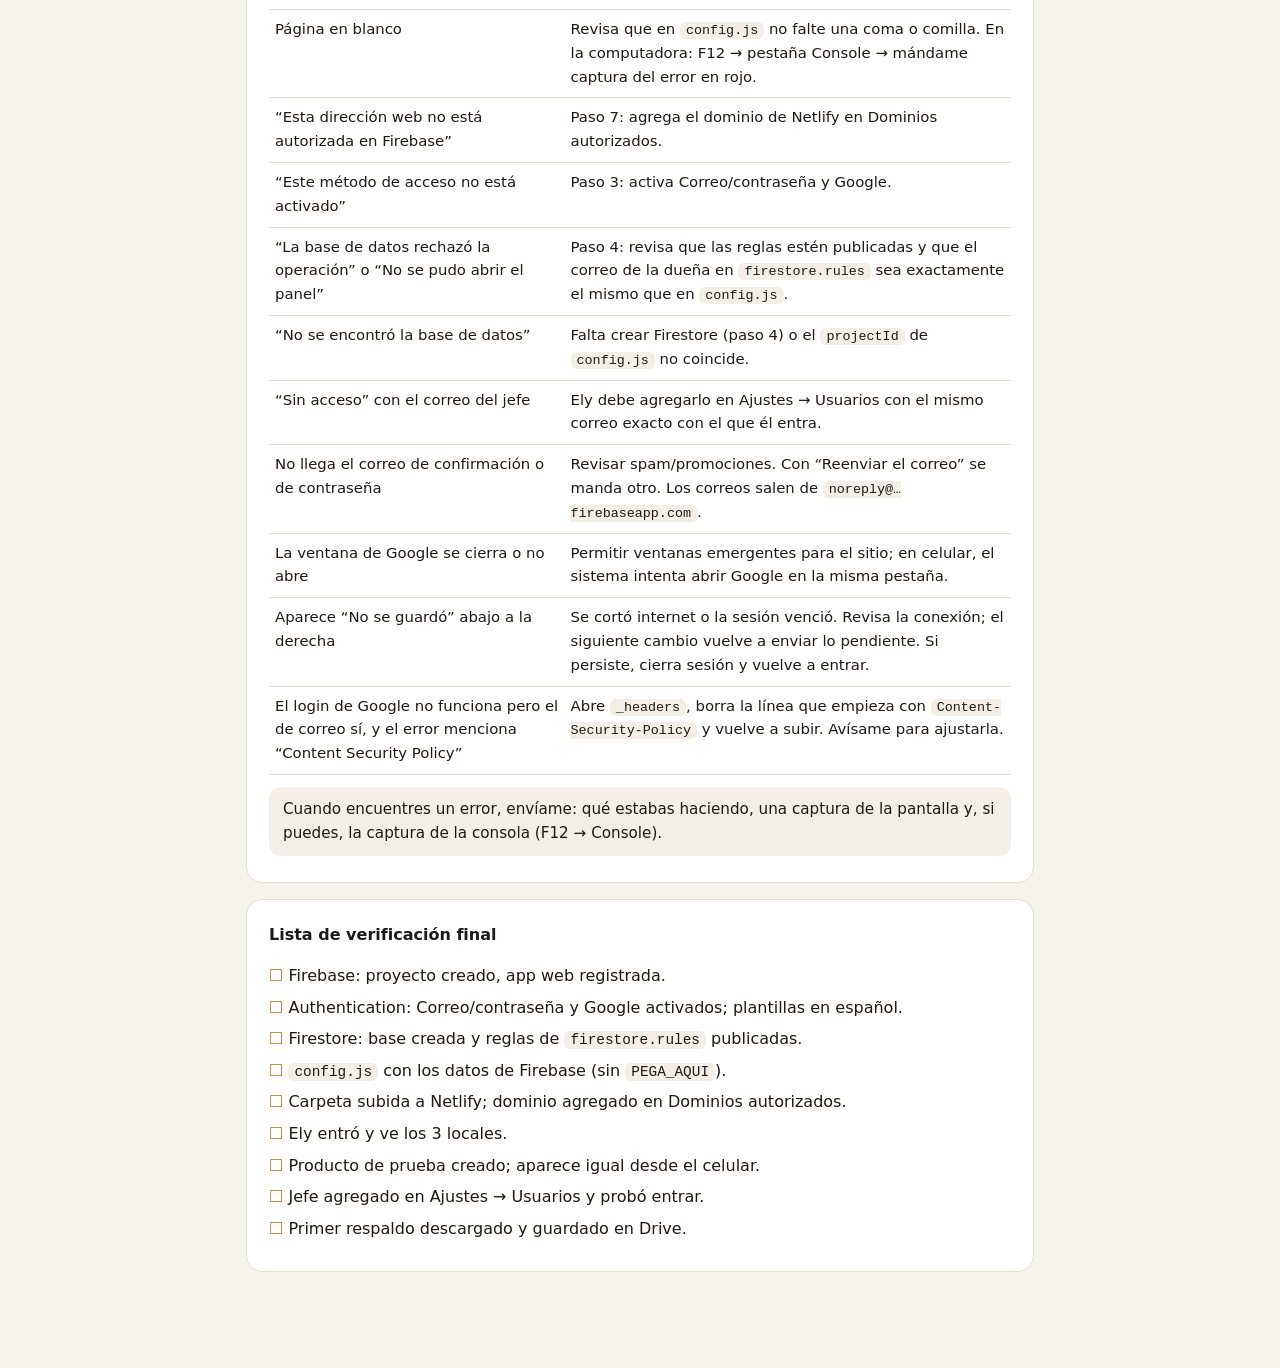
==== commit 2968cdfe: "Add files via upload" ====
--- a/GUIA-PASO-A-PASO.html
+++ b/GUIA-PASO-A-PASO.html
@@ -117,11 +117,11 @@
       <li>Abre el archivo <code>firestore.rules</code> de la carpeta con el Bloc de notas, copia <b>todo</b> y pégalo ahí.</li>
       <li>Toca <b class="ui">Publicar</b>.</li>
     </ol>
-    <div class="warn"><b>Importante:</b> en las reglas está escrito el correo de la dueña: <code>elypiccinini298@gmail.com</code>. Si algún día cambia, hay que cambiarlo en <b>dos lugares</b>: en <code>firestore.rules</code> (y volver a publicarlas) y en <code>assets/js/config.js</code>.</div>
+    <div class="warn"><b>Importante:</b> en las reglas están escritos los dos administradores: <code>elypiccinini298@gmail.com</code> y <code>marlondominguez1012@gmail.com</code>. Si algún día cambian, hay que cambiarlos en <b>dos lugares</b>: en <code>firestore.rules</code> (y volver a publicarlas) y en <code>assets/js/config.js</code>.</div>
     <h3>Qué hacen las reglas</h3>
     <ul>
       <li>Nadie entra a los datos sin iniciar sesión con un correo confirmado.</li>
-      <li>Solo Ely (y los administradores que ella agregue) puede registrar o cambiar datos.</li>
+      <li>Solo Ely y Marlon pueden registrar o cambiar datos y decidir quién más entra.</li>
       <li>Los correos de “solo lectura” (el jefe) pueden ver, pero el servidor rechaza cualquier cambio.</li>
       <li>Cualquier otro correo, aunque cree una cuenta, no ve nada.</li>
       <li>El registro de actividad no se puede editar ni borrar.</li>
@@ -167,22 +167,26 @@
   </section>
 
   <section>
-    <h2><span class="n">8</span>Primer ingreso de Ely</h2>
-    <ol>
-      <li>Abre la dirección de Netlify.</li>
-      <li><b>Opción A (recomendada):</b> <b class="ui">Entrar con Google</b> y elige <code>elypiccinini298@gmail.com</code>. Entra directo.</li>
-      <li><b>Opción B:</b> <b class="ui">Crear cuenta con correo</b> → correo de Ely y una contraseña de 8 caracteres o más → llega un correo de confirmación (revisa spam) → abrir el enlace → volver al panel y tocar <b class="ui">Ya lo confirmé</b>.</li>
-      <li>La primera vez el sistema crea solo los 3 locales (Matriz, Sucursal 1 y Sucursal 2) y las categorías de gastos. Verás el panel vacío con los pasos para empezar.</li>
-      <li>Empieza en este orden: <b>Reportes diarios → Registrar día</b> (ingresos y egresos de cada día por local; el arriendo, la luz o el agua se registran ahí como egreso con su categoría) → <b>Personal</b> (trabajadores y su rol de pagos).</li>
-    </ol>
-    <div class="tip"><b>Olvidó la contraseña:</b> en la pantalla de entrada, <b class="ui">¿Olvidaste tu contraseña?</b> → escribe el correo → llega un enlace para crear una nueva. Si entra con Google, no tiene contraseña en el panel: usa la de su cuenta de Google.</div>
+    <h2><span class="n">8</span>Primer ingreso (Ely y Marlon)</h2>
+    <p>Solo pueden entrar los correos autorizados. Los dos administradores ya están escritos en <code>config.js</code> y en <code>firestore.rules</code>:</p>
+    <ul>
+      <li><code>elypiccinini298@gmail.com</code> · Ely Piccinini, administradora</li>
+      <li><code>marlondominguez1012@gmail.com</code> · Marlon Domínguez, creador del sitio</li>
+    </ul>
+    <ol>
+      <li>Abre la dirección de Netlify y toca <b class="ui">Entrar con Google</b> con uno de esos correos. Entra directo.</li>
+      <li>La primera vez el sistema crea los 3 locales y las categorías. Verás el panel vacío con los pasos para empezar.</li>
+      <li>Empieza por <b>Reportes diarios → Registrar día</b> y luego <b>Personal</b>.</li>
+    </ol>
+    <div class="tip"><b>¿Qué pasa si otra persona intenta entrar con su Google?</b> Google la identifica, pero el panel la rechaza al instante («Acceso denegado»), cierra la sesión y no ve ningún dato. Además, las reglas de la base de datos bloquean cualquier lectura o escritura que no venga de un correo autorizado. No existe la opción de «crear cuenta» en la página.</div>
+    <div class="tip"><b>Si alguien no tiene Gmail</b> (por ejemplo, un correo de Hotmail): créale la cuenta tú en Firebase → <b class="ui">Authentication → Usuarios → Agregar usuario</b> (correo y una contraseña temporal). Al entrar por primera vez, el panel le pedirá confirmar su correo con un enlace, y con <b class="ui">¿Olvidaste tu contraseña?</b> pone la suya. Ese correo igual tiene que estar autorizado (como administrador fijo o como lector en Ajustes).</div>
   </section>
 
   <section>
     <h2><span class="n">9</span>Dar acceso al jefe (solo lectura)</h2>
     <ol>
-      <li>Ely entra a <b class="ui">Ajustes → Usuarios</b>, escribe el nombre y el correo del jefe → <b class="ui">Dar acceso de solo lectura</b>.</li>
-      <li>El jefe abre la misma dirección de Netlify y entra con <b>ese</b> correo (con Google, o creando su cuenta con correo y confirmándola).</li>
+      <li>Ely o Marlon entran a <b class="ui">Ajustes → Usuarios</b>, escriben el nombre y el correo del jefe → <b class="ui">Dar acceso de solo lectura</b>.</li>
+      <li>El jefe abre la misma dirección de Netlify y entra con <b>ese</b> correo usando «Entrar con Google» (si no tiene Gmail, ver el recuadro del paso 8).</li>
       <li>Ve el panel, los reportes diarios, el personal y puede descargar los informes en Excel. No ve botones para registrar ni cambiar nada, y aunque lo intentara, el servidor lo rechaza.</li>
       <li>Lo que Ely registra aparece en la pantalla del jefe sin recargar.</li>
       <li>Para quitarle el acceso: <b class="ui">Ajustes → Usuarios → Quitar acceso</b>.</li>
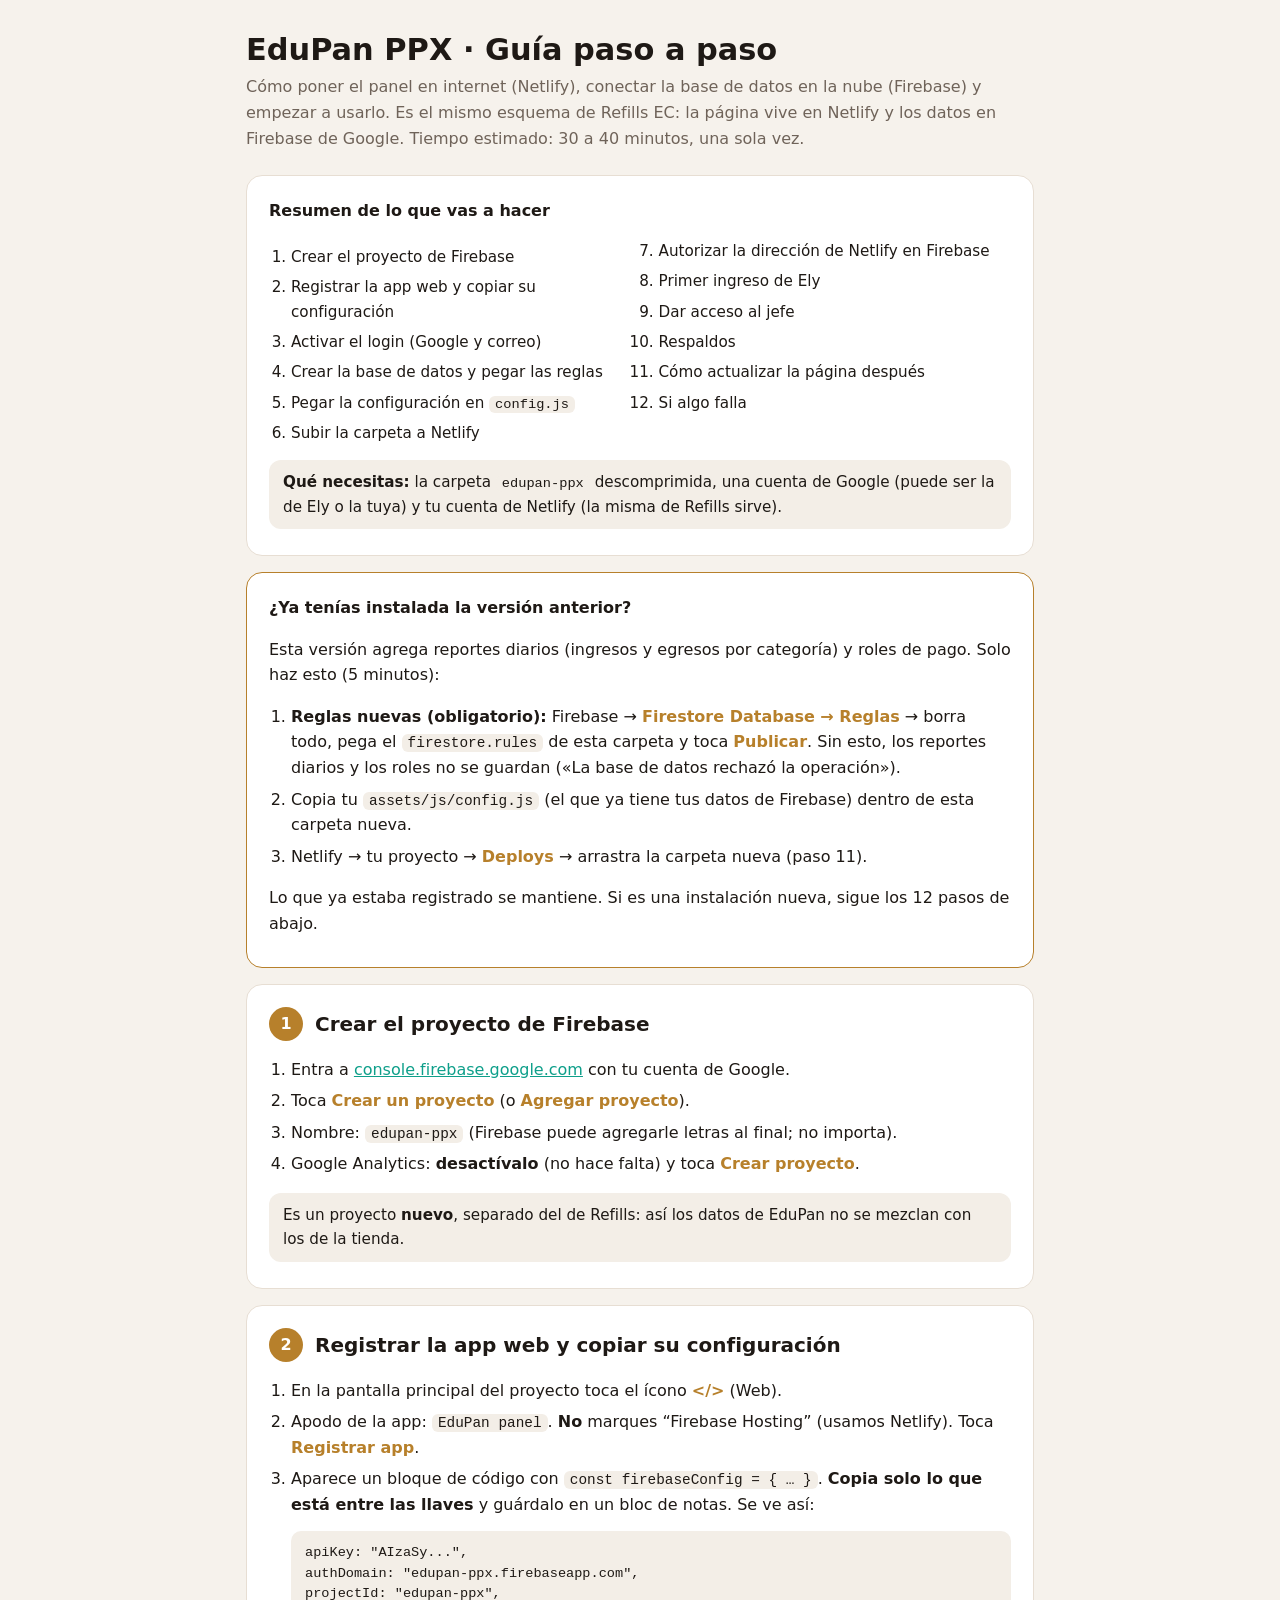
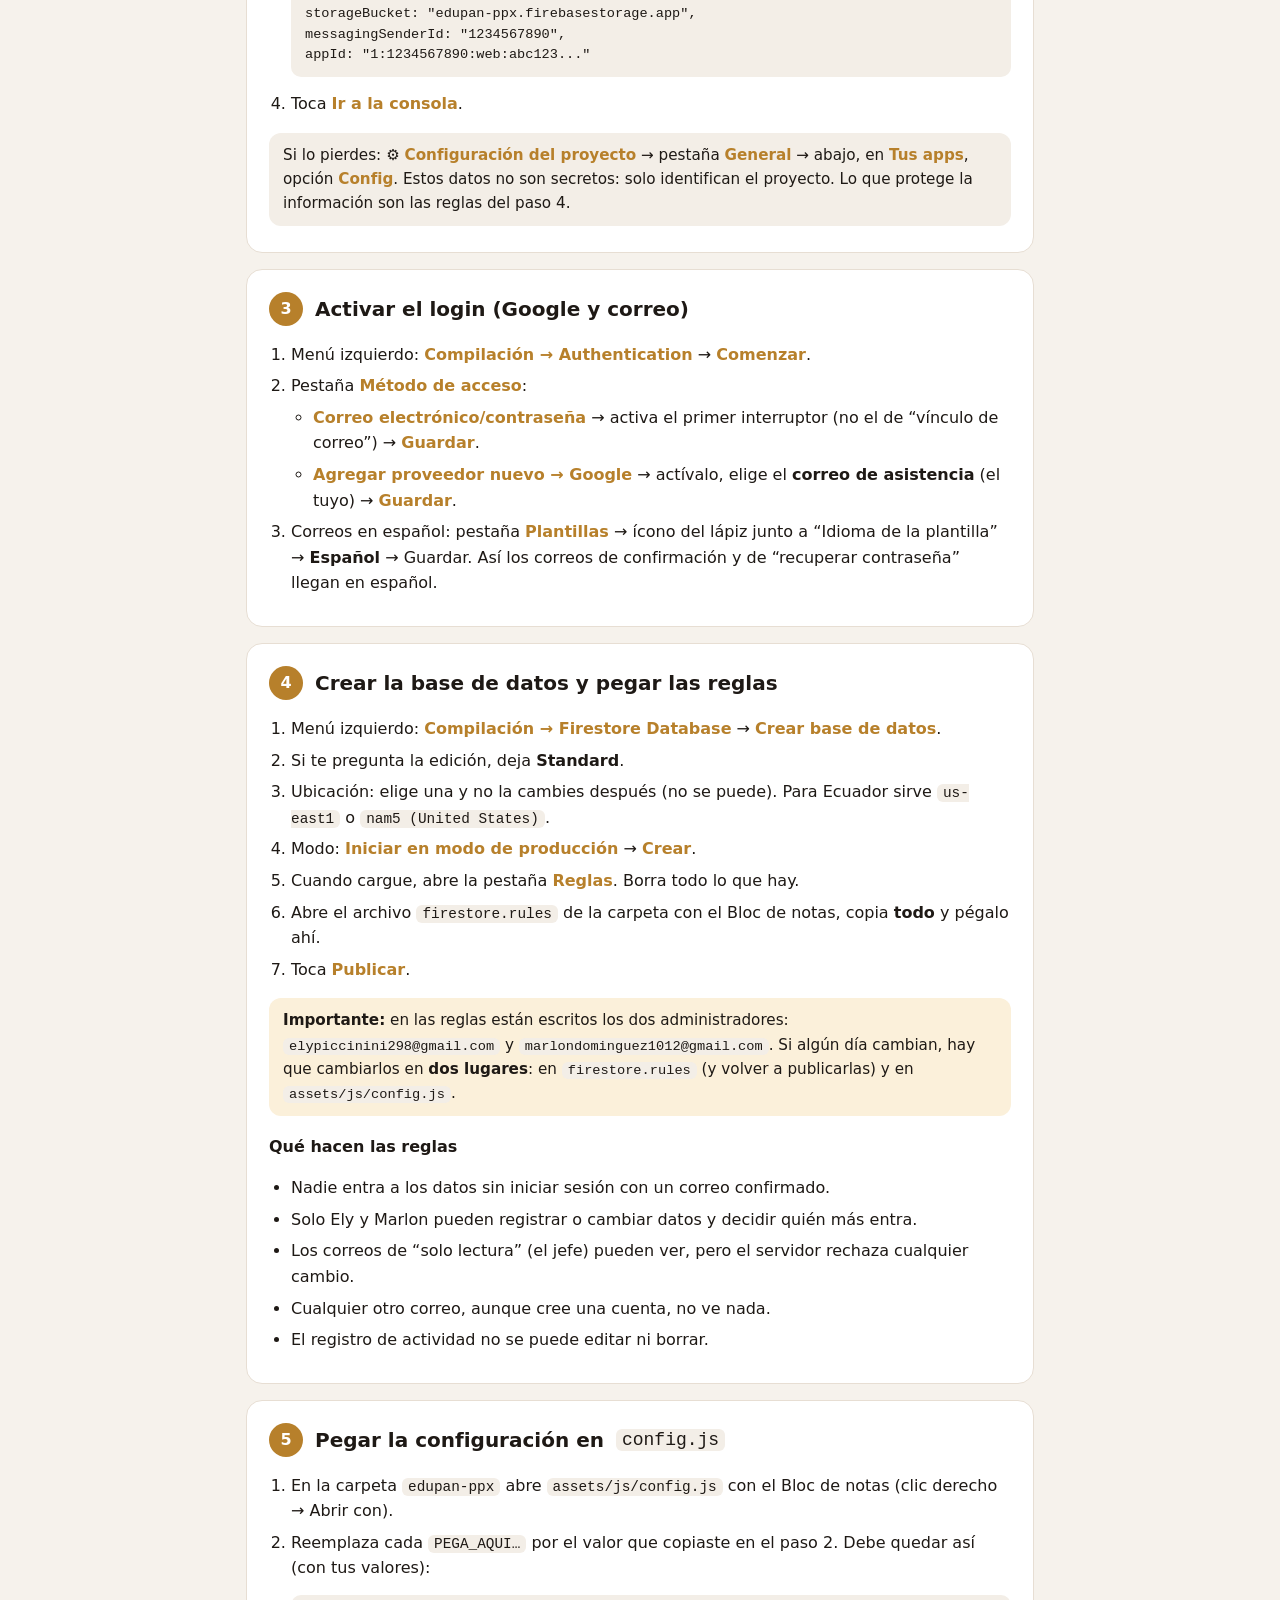
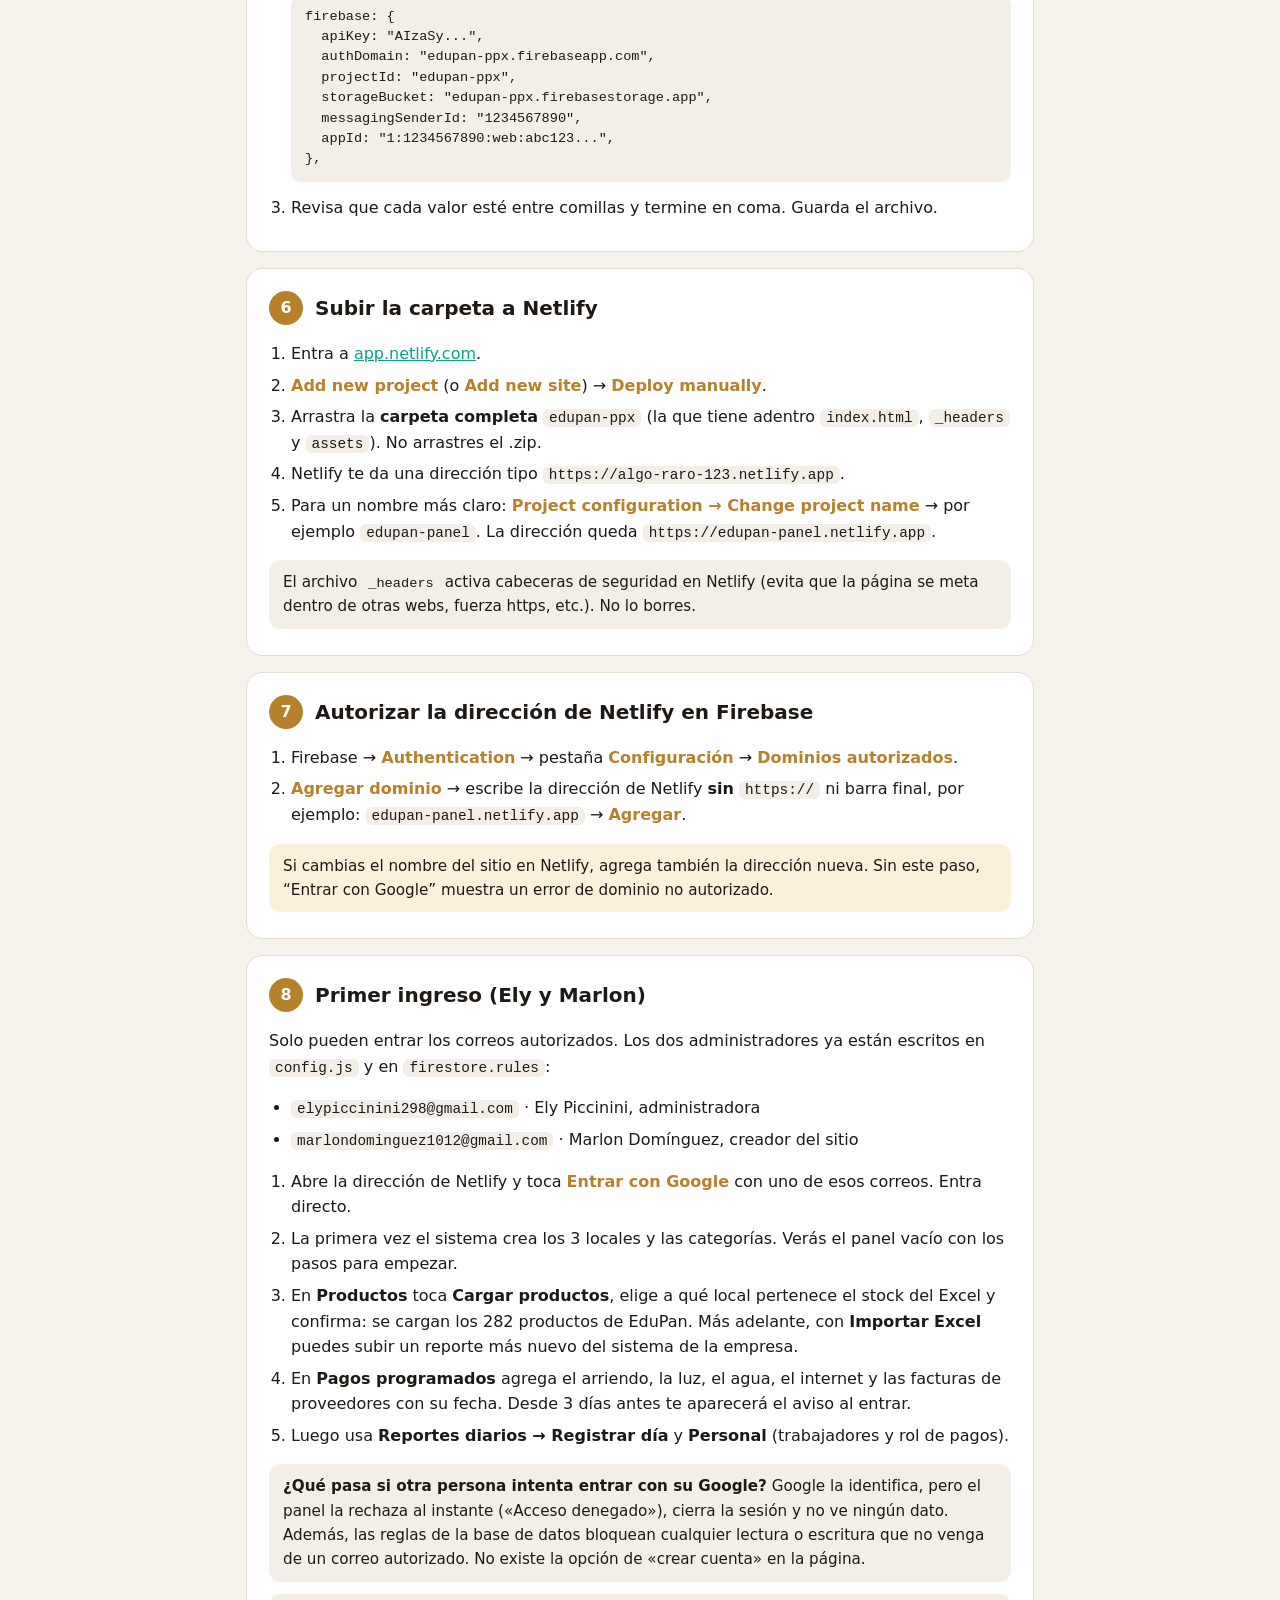
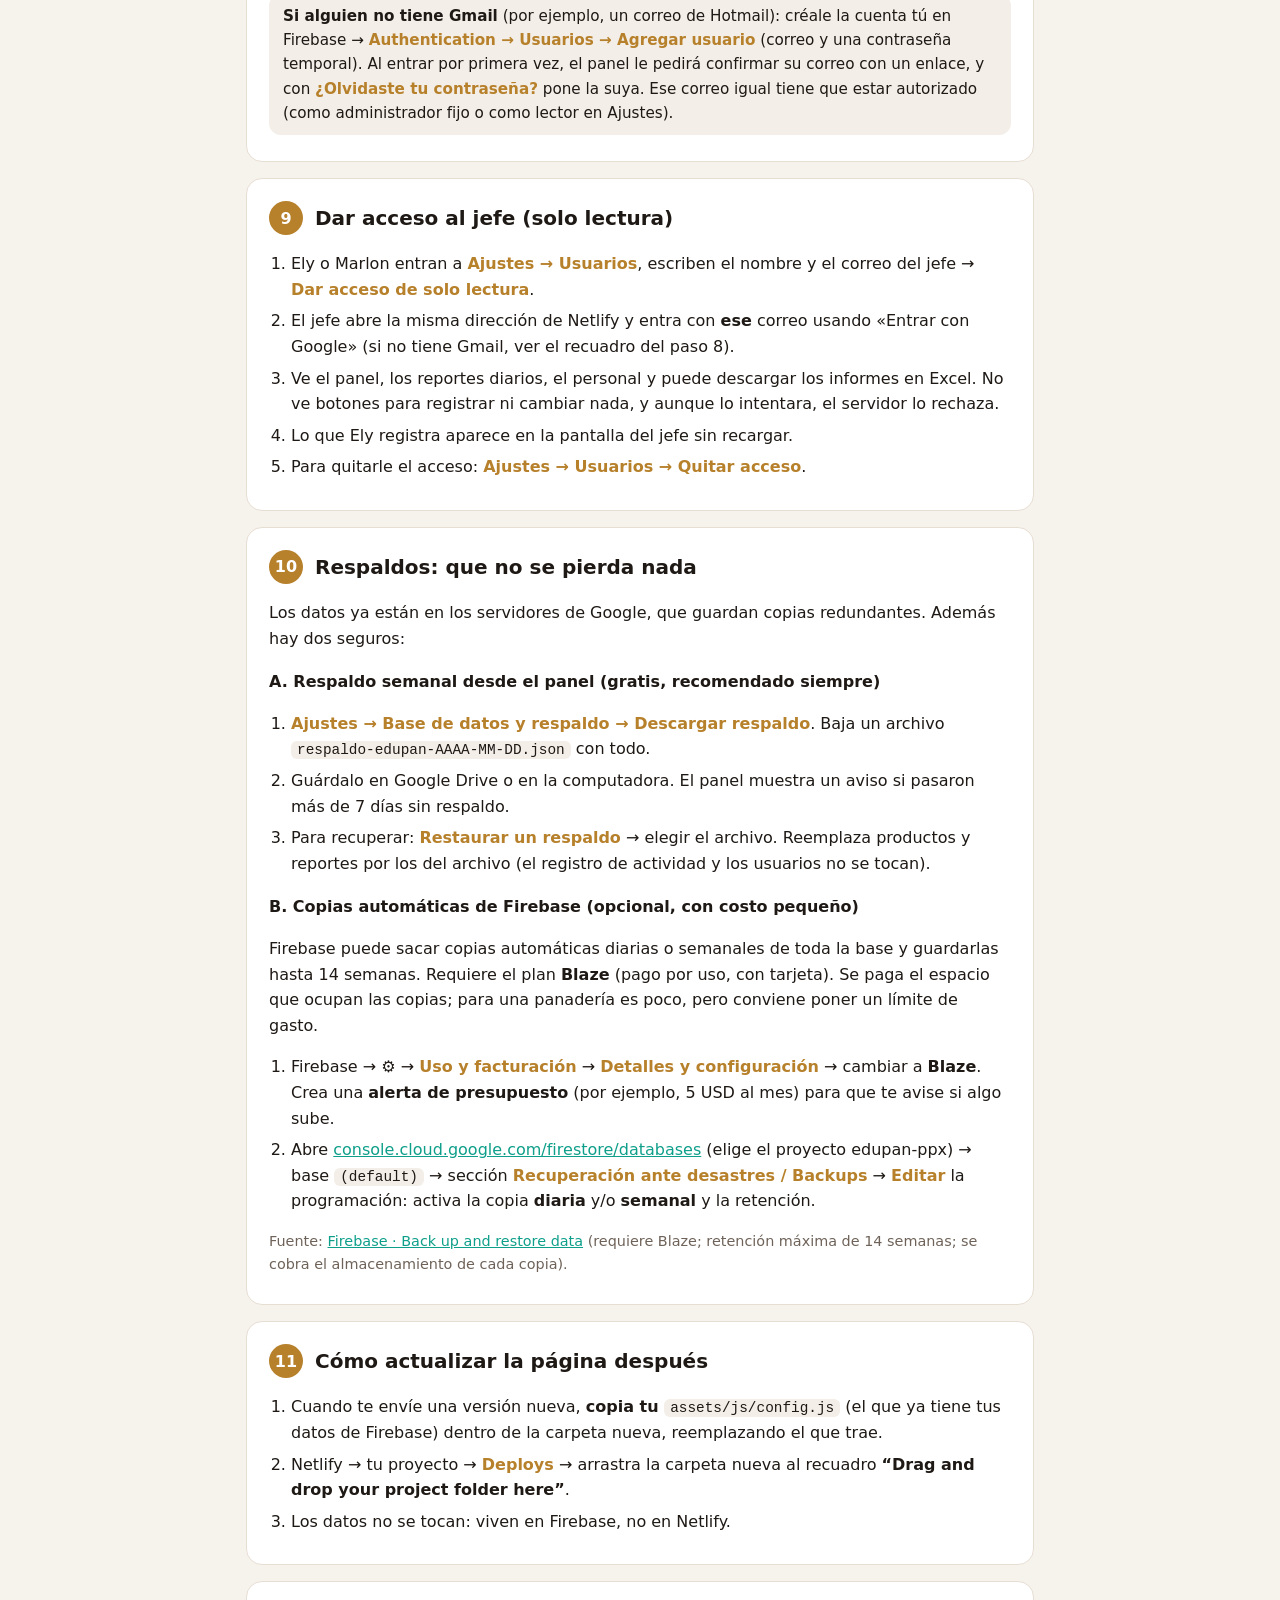
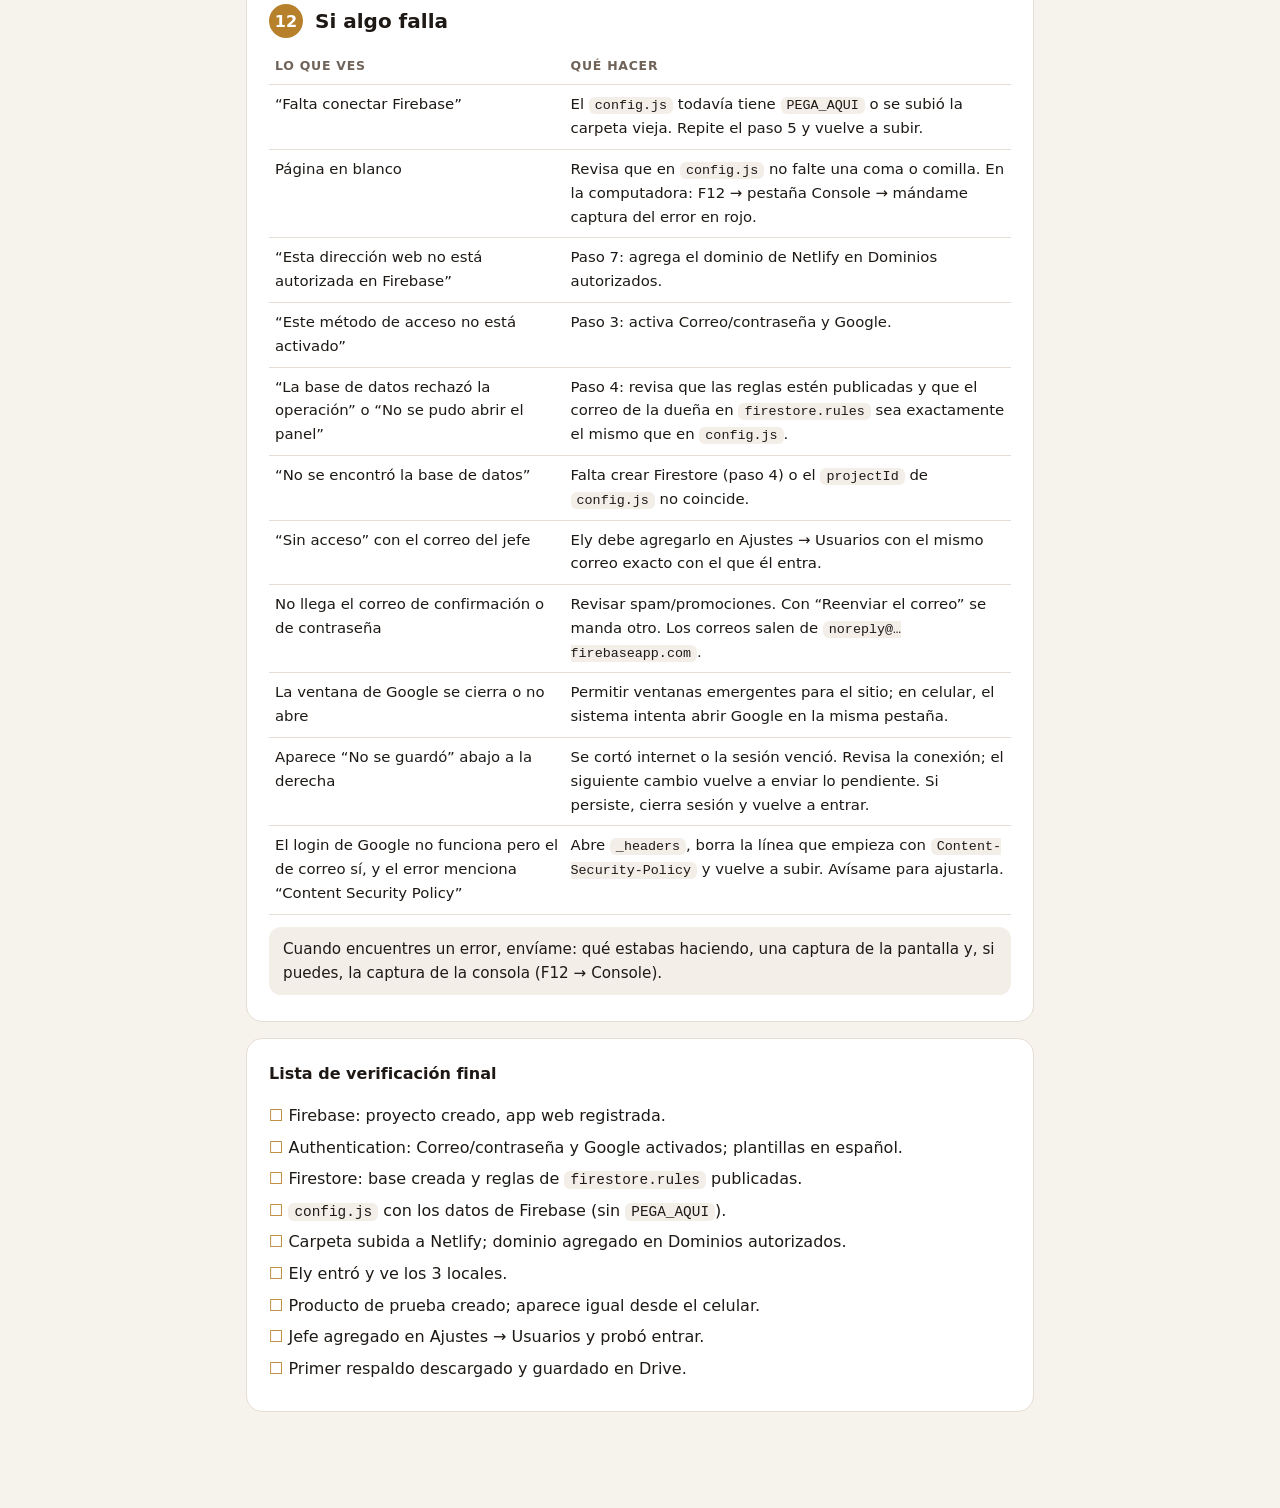
==== commit c29c8edd: "Add files via upload" ====
--- a/GUIA-PASO-A-PASO.html
+++ b/GUIA-PASO-A-PASO.html
@@ -176,7 +176,9 @@
     <ol>
       <li>Abre la dirección de Netlify y toca <b class="ui">Entrar con Google</b> con uno de esos correos. Entra directo.</li>
       <li>La primera vez el sistema crea los 3 locales y las categorías. Verás el panel vacío con los pasos para empezar.</li>
-      <li>Empieza por <b>Reportes diarios → Registrar día</b> y luego <b>Personal</b>.</li>
+      <li>En <b>Productos</b> toca <b>Cargar productos</b>, elige a qué local pertenece el stock del Excel y confirma: se cargan los 282 productos de EduPan. Más adelante, con <b>Importar Excel</b> puedes subir un reporte más nuevo del sistema de la empresa.</li>
+      <li>En <b>Pagos programados</b> agrega el arriendo, la luz, el agua, el internet y las facturas de proveedores con su fecha. Desde 3 días antes te aparecerá el aviso al entrar.</li>
+      <li>Luego usa <b>Reportes diarios → Registrar día</b> y <b>Personal</b> (trabajadores y rol de pagos).</li>
     </ol>
     <div class="tip"><b>¿Qué pasa si otra persona intenta entrar con su Google?</b> Google la identifica, pero el panel la rechaza al instante («Acceso denegado»), cierra la sesión y no ve ningún dato. Además, las reglas de la base de datos bloquean cualquier lectura o escritura que no venga de un correo autorizado. No existe la opción de «crear cuenta» en la página.</div>
     <div class="tip"><b>Si alguien no tiene Gmail</b> (por ejemplo, un correo de Hotmail): créale la cuenta tú en Firebase → <b class="ui">Authentication → Usuarios → Agregar usuario</b> (correo y una contraseña temporal). Al entrar por primera vez, el panel le pedirá confirmar su correo con un enlace, y con <b class="ui">¿Olvidaste tu contraseña?</b> pone la suya. Ese correo igual tiene que estar autorizado (como administrador fijo o como lector en Ajustes).</div>
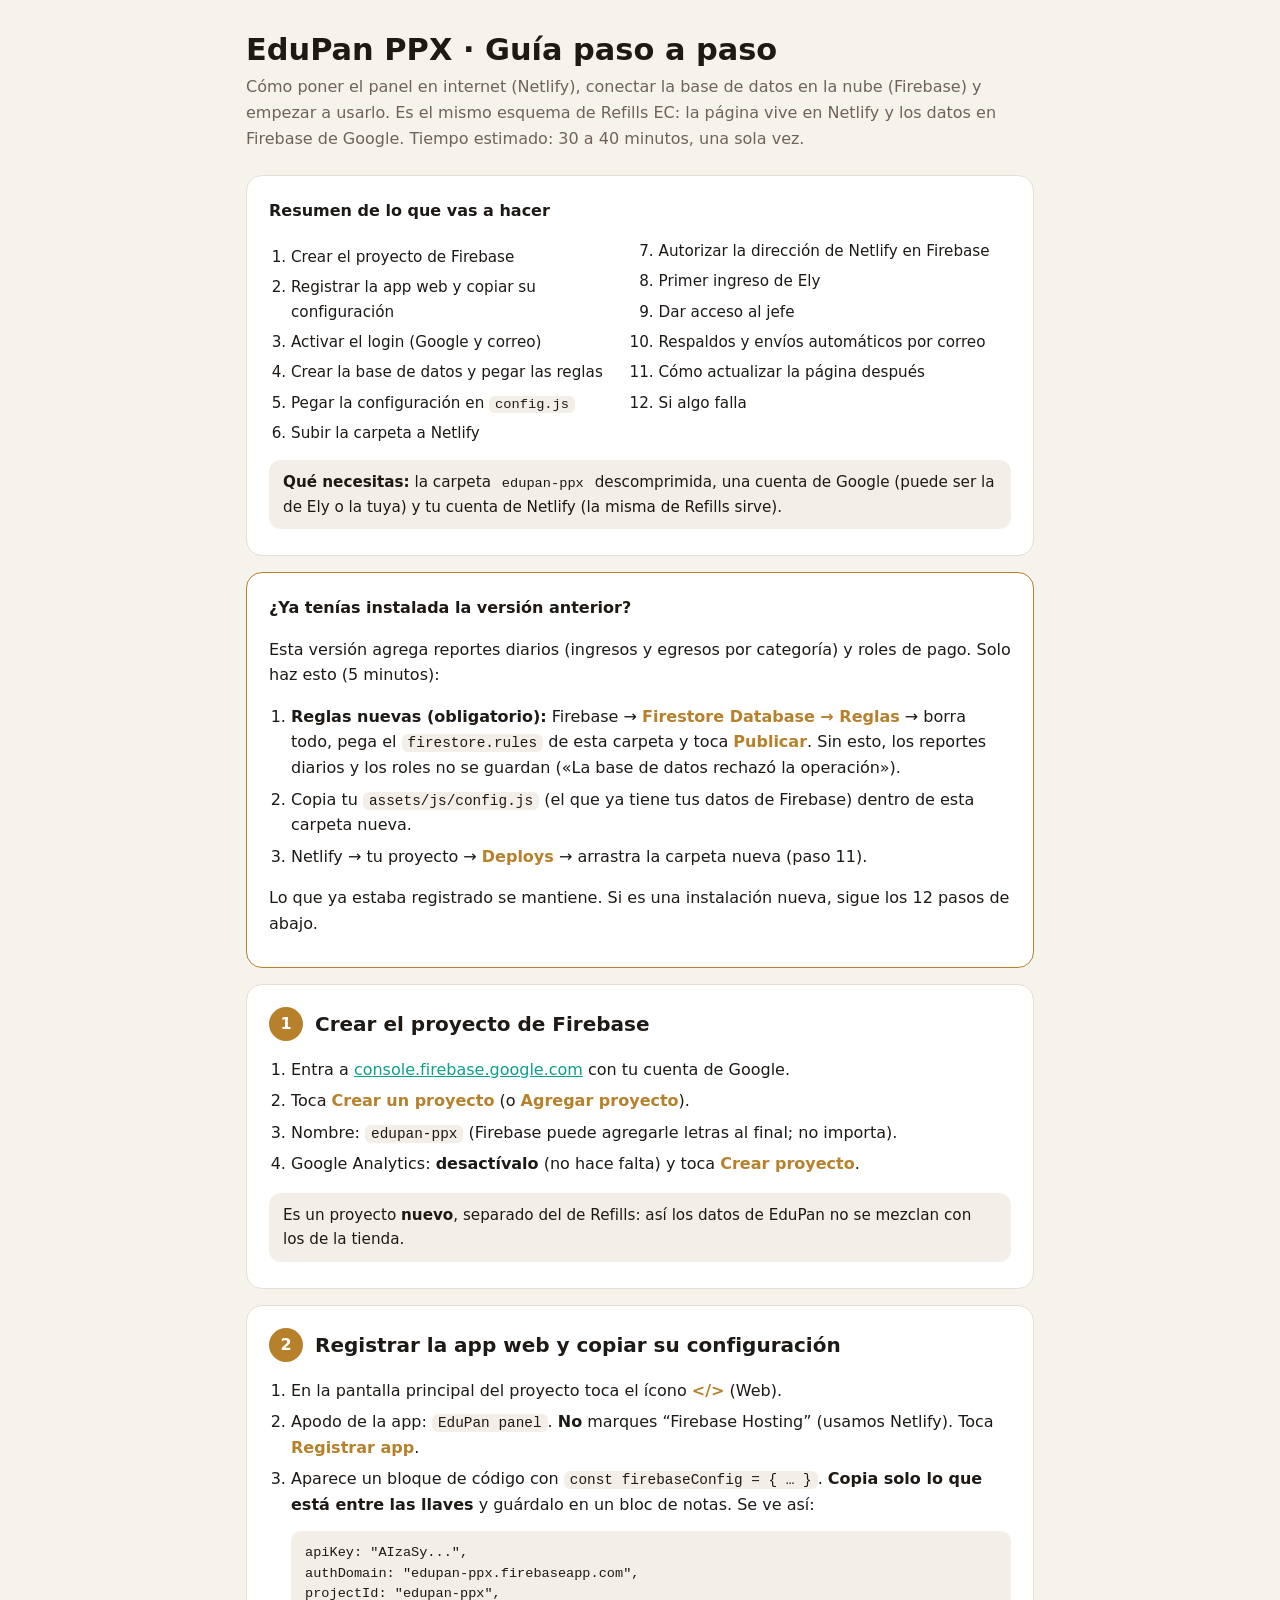
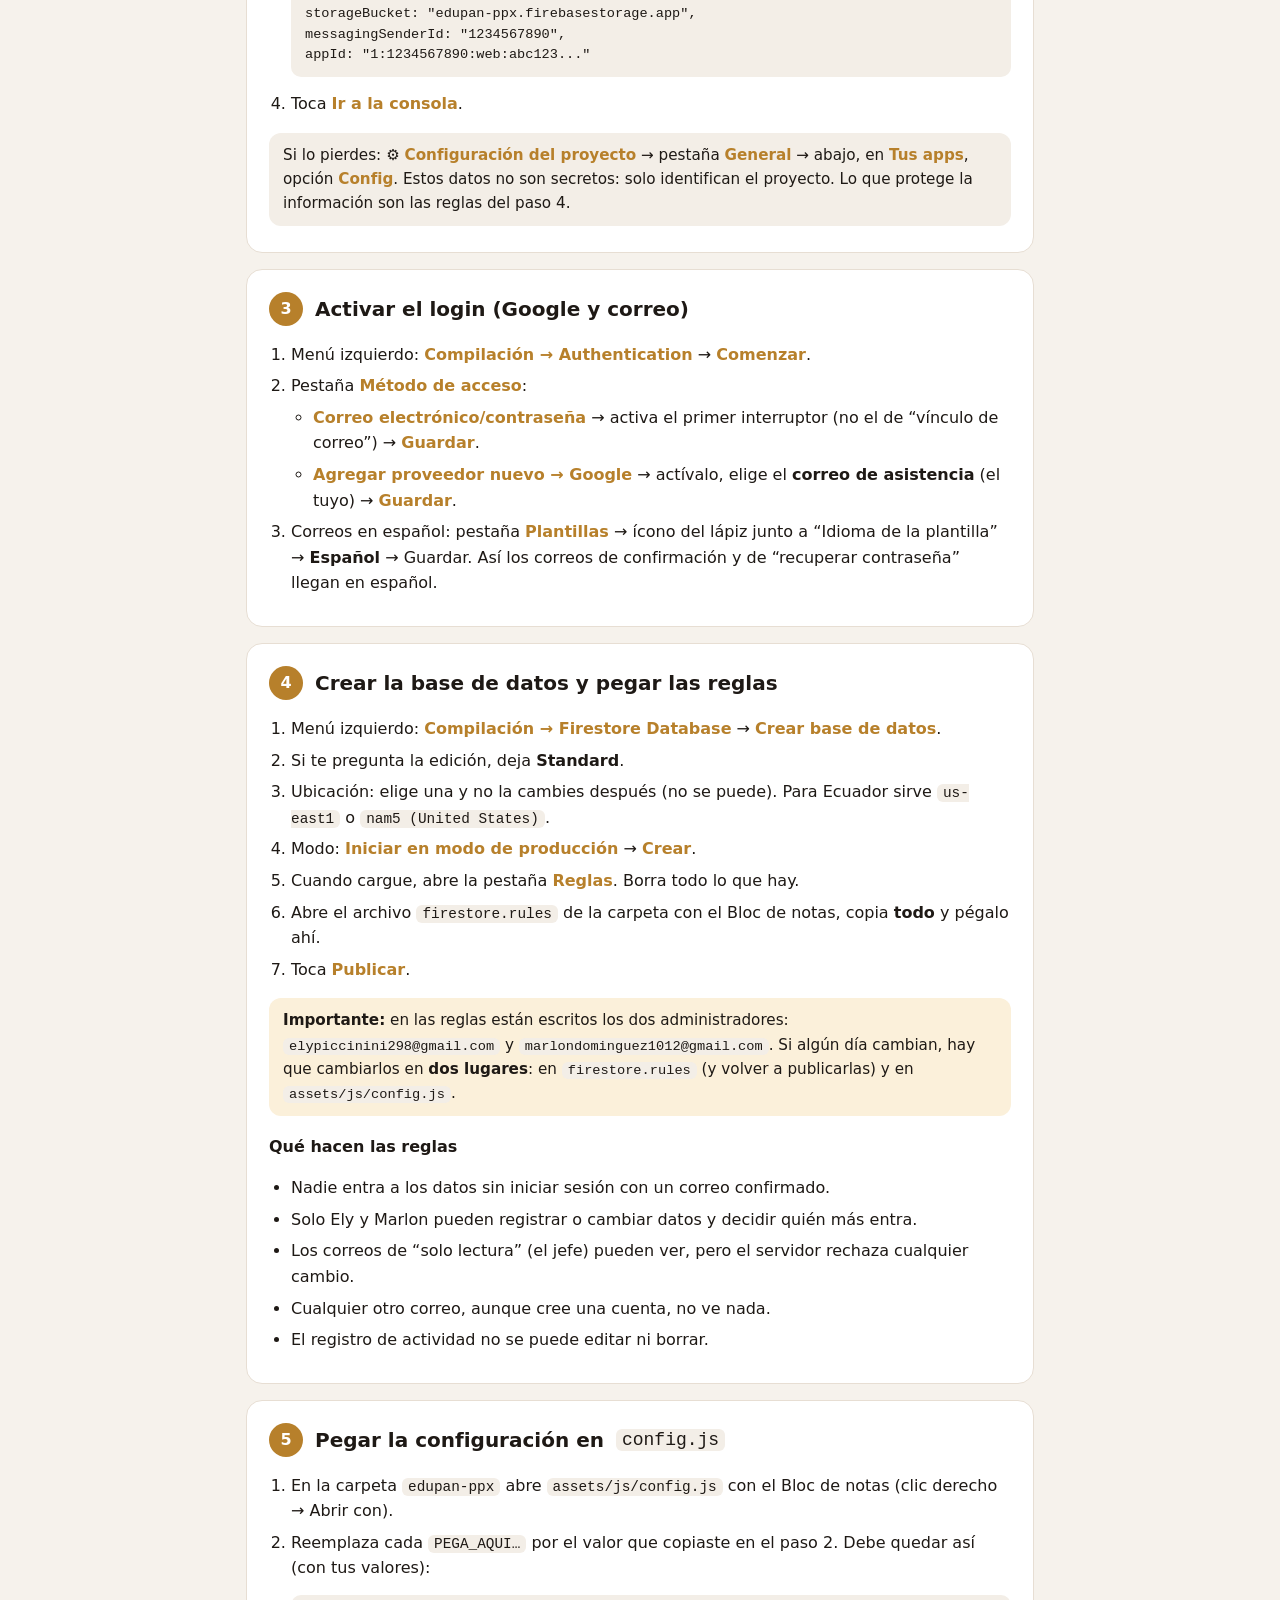
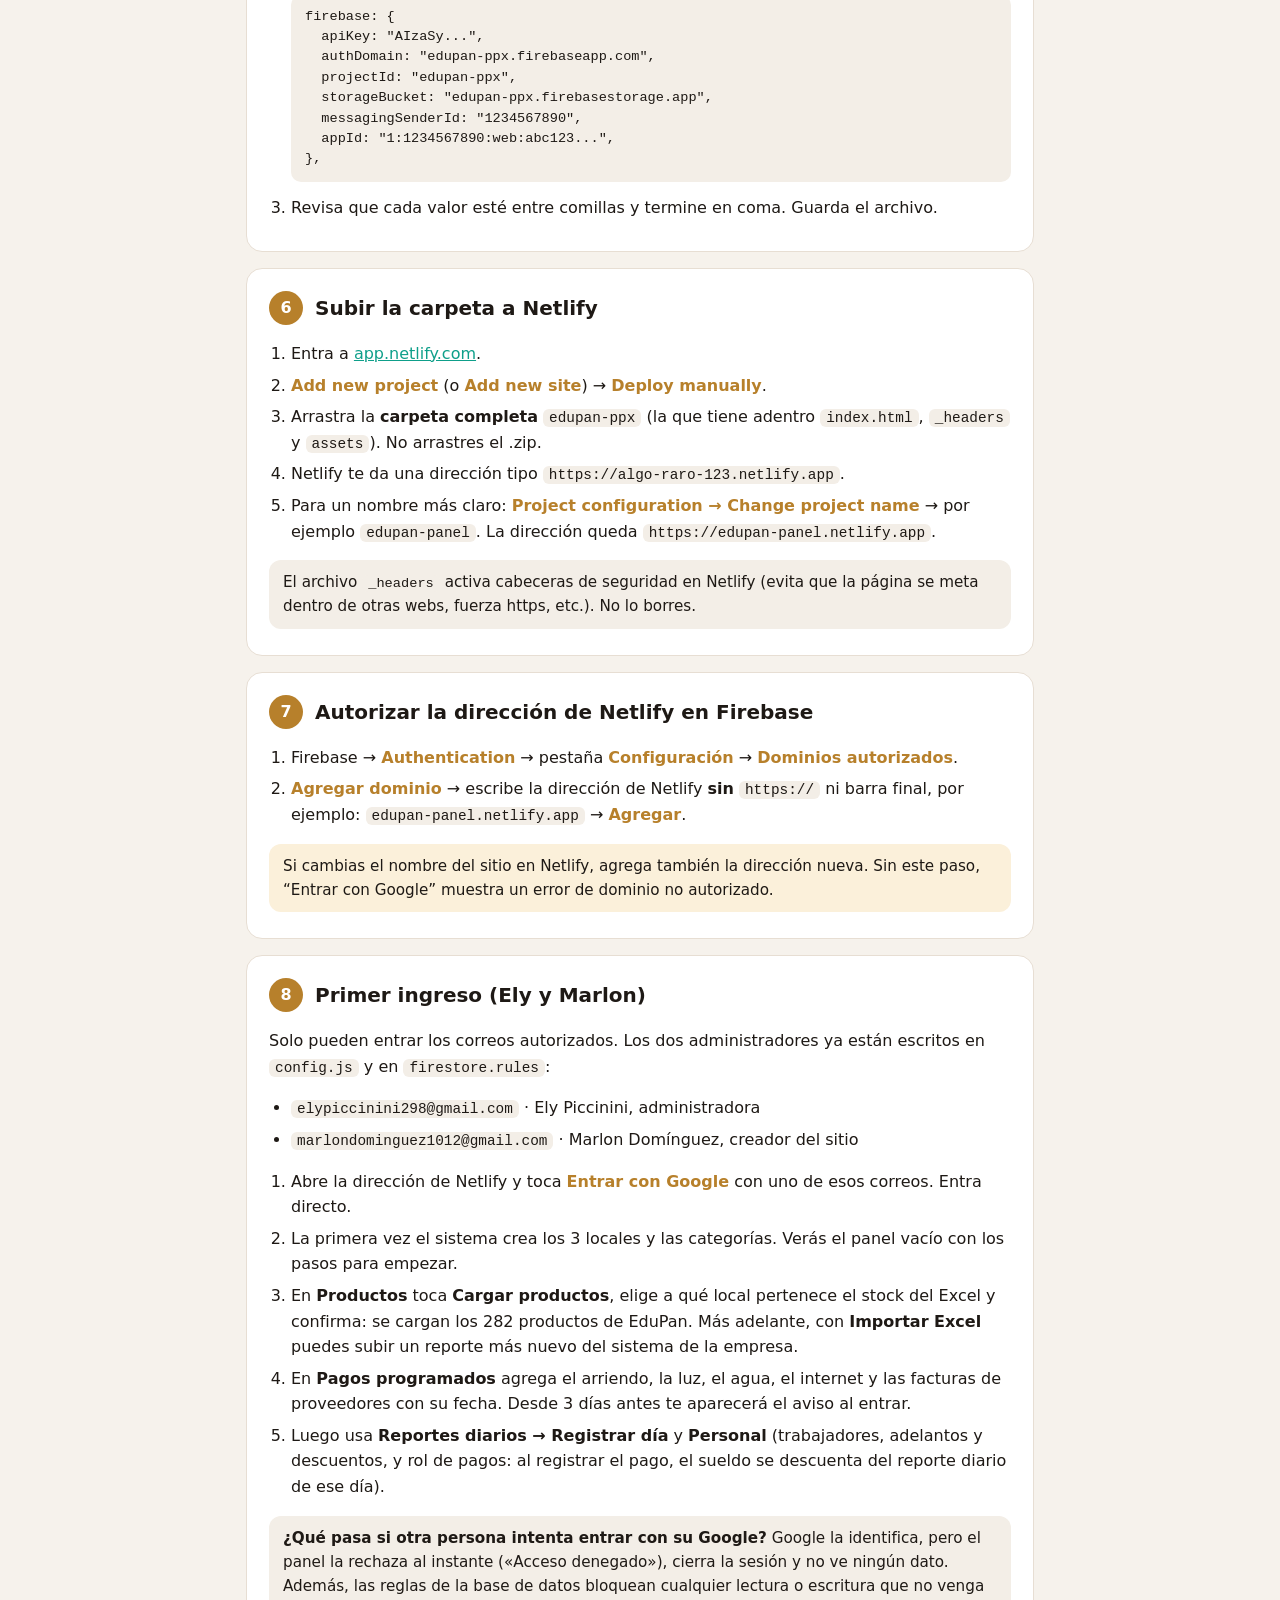
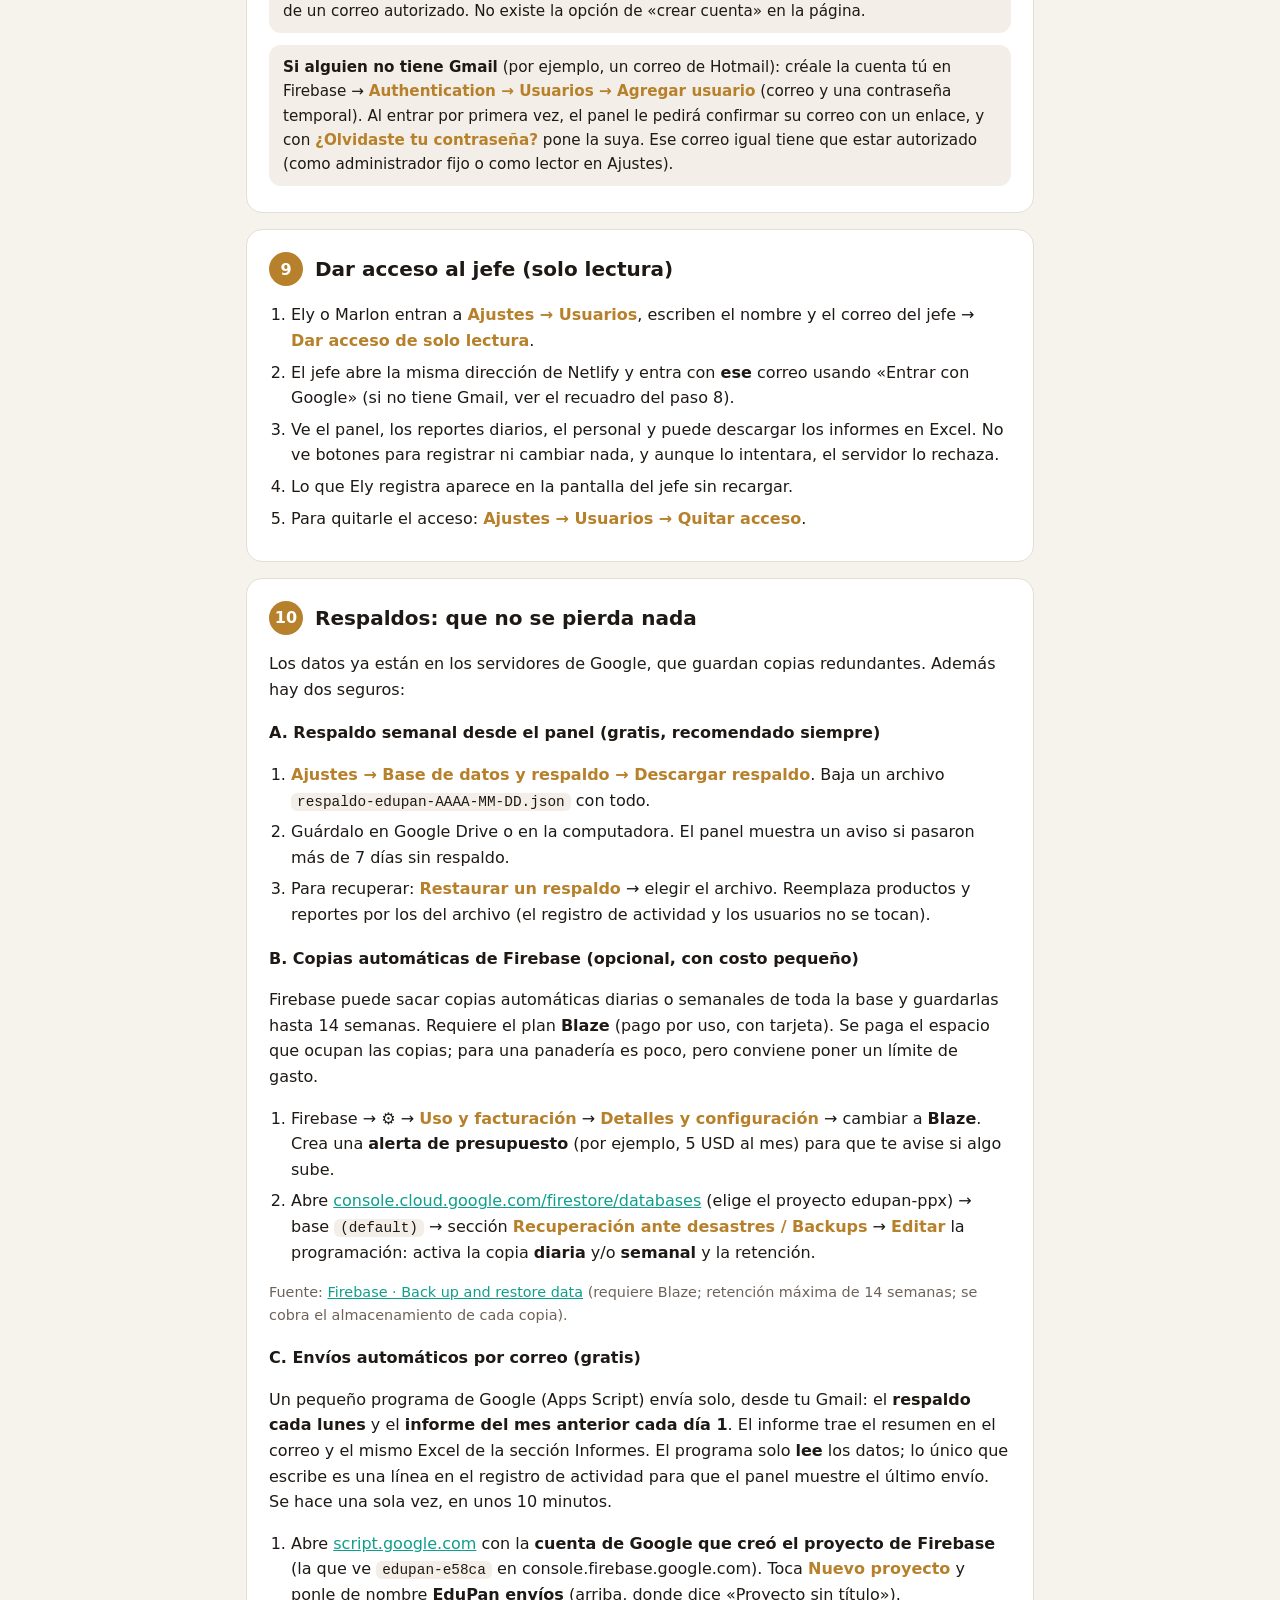
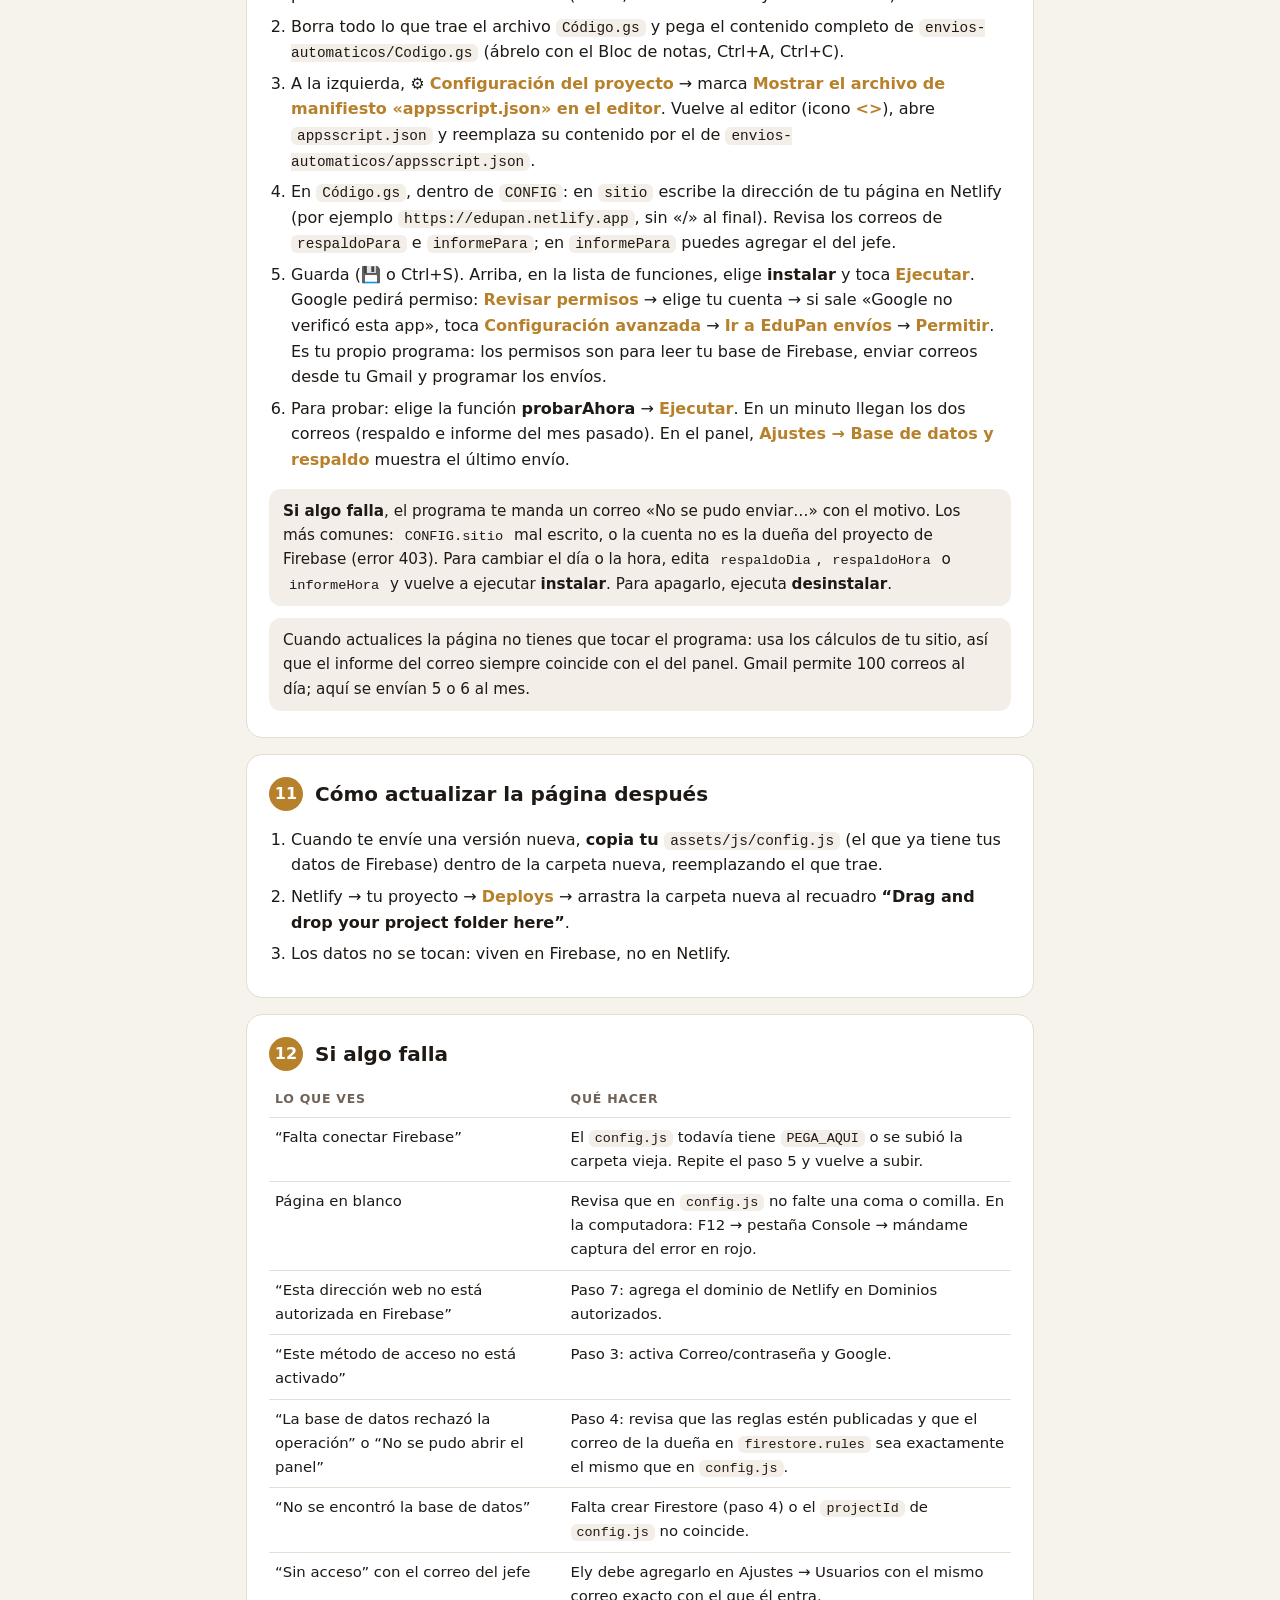
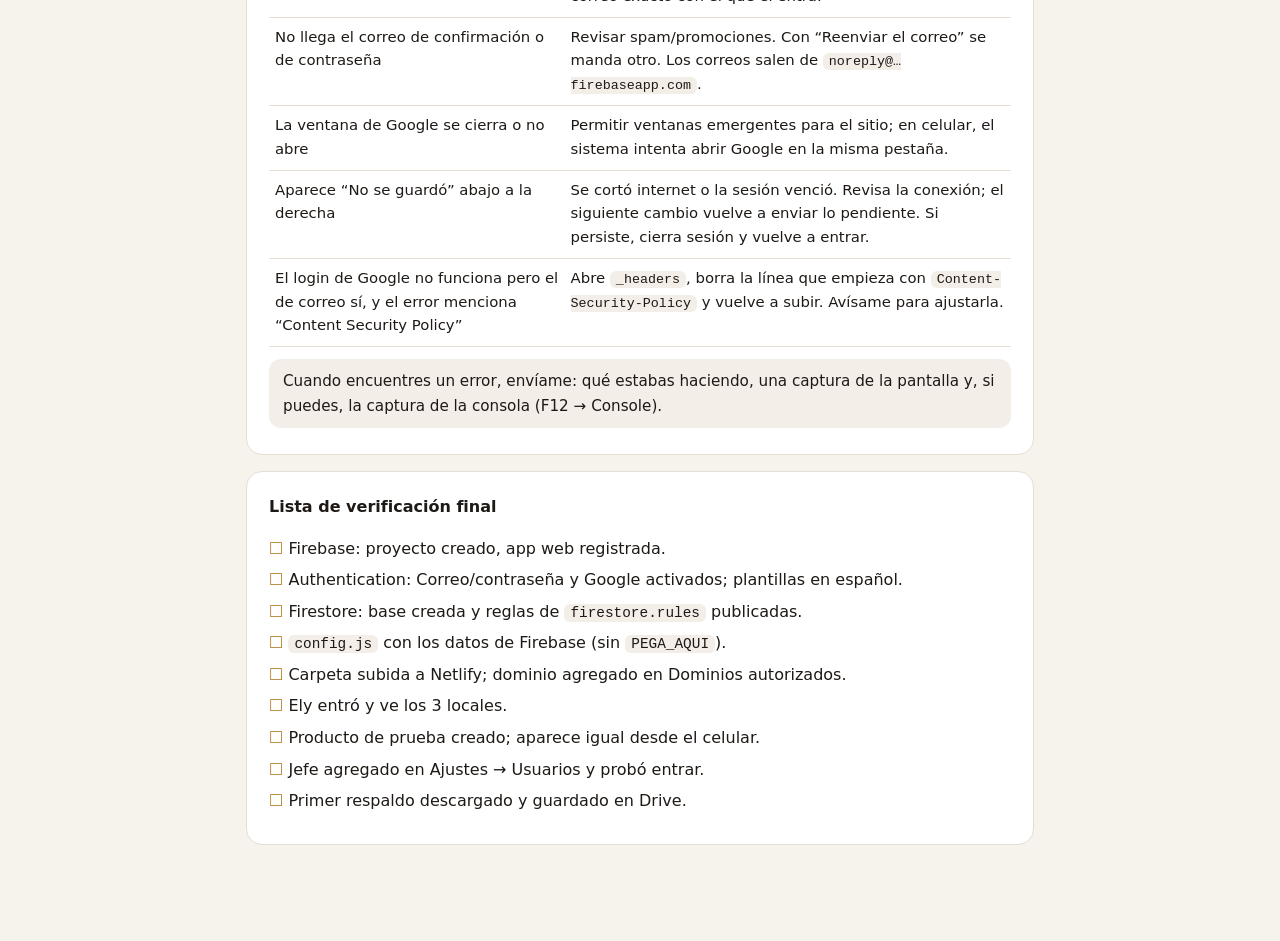
==== commit b4c1ef48: "Add files via upload" ====
--- a/GUIA-PASO-A-PASO.html
+++ b/GUIA-PASO-A-PASO.html
@@ -46,7 +46,7 @@
       <li>Autorizar la dirección de Netlify en Firebase</li>
       <li>Primer ingreso de Ely</li>
       <li>Dar acceso al jefe</li>
-      <li>Respaldos</li>
+      <li>Respaldos y envíos automáticos por correo</li>
       <li>Cómo actualizar la página después</li>
       <li>Si algo falla</li>
     </ol>
@@ -178,7 +178,7 @@
       <li>La primera vez el sistema crea los 3 locales y las categorías. Verás el panel vacío con los pasos para empezar.</li>
       <li>En <b>Productos</b> toca <b>Cargar productos</b>, elige a qué local pertenece el stock del Excel y confirma: se cargan los 282 productos de EduPan. Más adelante, con <b>Importar Excel</b> puedes subir un reporte más nuevo del sistema de la empresa.</li>
       <li>En <b>Pagos programados</b> agrega el arriendo, la luz, el agua, el internet y las facturas de proveedores con su fecha. Desde 3 días antes te aparecerá el aviso al entrar.</li>
-      <li>Luego usa <b>Reportes diarios → Registrar día</b> y <b>Personal</b> (trabajadores y rol de pagos).</li>
+      <li>Luego usa <b>Reportes diarios → Registrar día</b> y <b>Personal</b> (trabajadores, adelantos y descuentos, y rol de pagos: al registrar el pago, el sueldo se descuenta del reporte diario de ese día).</li>
     </ol>
     <div class="tip"><b>¿Qué pasa si otra persona intenta entrar con su Google?</b> Google la identifica, pero el panel la rechaza al instante («Acceso denegado»), cierra la sesión y no ve ningún dato. Además, las reglas de la base de datos bloquean cualquier lectura o escritura que no venga de un correo autorizado. No existe la opción de «crear cuenta» en la página.</div>
     <div class="tip"><b>Si alguien no tiene Gmail</b> (por ejemplo, un correo de Hotmail): créale la cuenta tú en Firebase → <b class="ui">Authentication → Usuarios → Agregar usuario</b> (correo y una contraseña temporal). Al entrar por primera vez, el panel le pedirá confirmar su correo con un enlace, y con <b class="ui">¿Olvidaste tu contraseña?</b> pone la suya. Ese correo igual tiene que estar autorizado (como administrador fijo o como lector en Ajustes).</div>
@@ -211,6 +211,18 @@
       <li>Abre <a href="https://console.cloud.google.com/firestore/databases" target="_blank" rel="noopener">console.cloud.google.com/firestore/databases</a> (elige el proyecto edupan-ppx) → base <code>(default)</code> → sección <b class="ui">Recuperación ante desastres / Backups</b> → <b class="ui">Editar</b> la programación: activa la copia <b>diaria</b> y/o <b>semanal</b> y la retención.</li>
     </ol>
     <p style="font-size:.9rem;color:var(--muted)">Fuente: <a href="https://firebase.google.com/docs/firestore/backups" target="_blank" rel="noopener">Firebase · Back up and restore data</a> (requiere Blaze; retención máxima de 14 semanas; se cobra el almacenamiento de cada copia).</p>
+    <h3 id="envios">C. Envíos automáticos por correo (gratis)</h3>
+    <p>Un pequeño programa de Google (Apps Script) envía solo, desde tu Gmail: el <b>respaldo cada lunes</b> y el <b>informe del mes anterior cada día 1</b>. El informe trae el resumen en el correo y el mismo Excel de la sección Informes. El programa solo <b>lee</b> los datos; lo único que escribe es una línea en el registro de actividad para que el panel muestre el último envío. Se hace una sola vez, en unos 10 minutos.</p>
+    <ol>
+      <li>Abre <a href="https://script.google.com" target="_blank" rel="noopener">script.google.com</a> con la <b>cuenta de Google que creó el proyecto de Firebase</b> (la que ve <code>edupan-e58ca</code> en console.firebase.google.com). Toca <b class="ui">Nuevo proyecto</b> y ponle de nombre <b>EduPan envíos</b> (arriba, donde dice «Proyecto sin título»).</li>
+      <li>Borra todo lo que trae el archivo <code>Código.gs</code> y pega el contenido completo de <code>envios-automaticos/Codigo.gs</code> (ábrelo con el Bloc de notas, Ctrl+A, Ctrl+C).</li>
+      <li>A la izquierda, ⚙️ <b class="ui">Configuración del proyecto</b> → marca <b class="ui">Mostrar el archivo de manifiesto «appsscript.json» en el editor</b>. Vuelve al editor (icono <b class="ui">&lt;&gt;</b>), abre <code>appsscript.json</code> y reemplaza su contenido por el de <code>envios-automaticos/appsscript.json</code>.</li>
+      <li>En <code>Código.gs</code>, dentro de <code>CONFIG</code>: en <code>sitio</code> escribe la dirección de tu página en Netlify (por ejemplo <code>https://edupan.netlify.app</code>, sin «/» al final). Revisa los correos de <code>respaldoPara</code> e <code>informePara</code>; en <code>informePara</code> puedes agregar el del jefe.</li>
+      <li>Guarda (💾 o Ctrl+S). Arriba, en la lista de funciones, elige <b>instalar</b> y toca <b class="ui">Ejecutar</b>. Google pedirá permiso: <b class="ui">Revisar permisos</b> → elige tu cuenta → si sale «Google no verificó esta app», toca <b class="ui">Configuración avanzada</b> → <b class="ui">Ir a EduPan envíos</b> → <b class="ui">Permitir</b>. Es tu propio programa: los permisos son para leer tu base de Firebase, enviar correos desde tu Gmail y programar los envíos.</li>
+      <li>Para probar: elige la función <b>probarAhora</b> → <b class="ui">Ejecutar</b>. En un minuto llegan los dos correos (respaldo e informe del mes pasado). En el panel, <b class="ui">Ajustes → Base de datos y respaldo</b> muestra el último envío.</li>
+    </ol>
+    <div class="tip"><b>Si algo falla</b>, el programa te manda un correo «No se pudo enviar…» con el motivo. Los más comunes: <code>CONFIG.sitio</code> mal escrito, o la cuenta no es la dueña del proyecto de Firebase (error 403). Para cambiar el día o la hora, edita <code>respaldoDia</code>, <code>respaldoHora</code> o <code>informeHora</code> y vuelve a ejecutar <b>instalar</b>. Para apagarlo, ejecuta <b>desinstalar</b>.</div>
+    <div class="tip">Cuando actualices la página no tienes que tocar el programa: usa los cálculos de tu sitio, así que el informe del correo siempre coincide con el del panel. Gmail permite 100 correos al día; aquí se envían 5 o 6 al mes.</div>
   </section>
 
   <section>
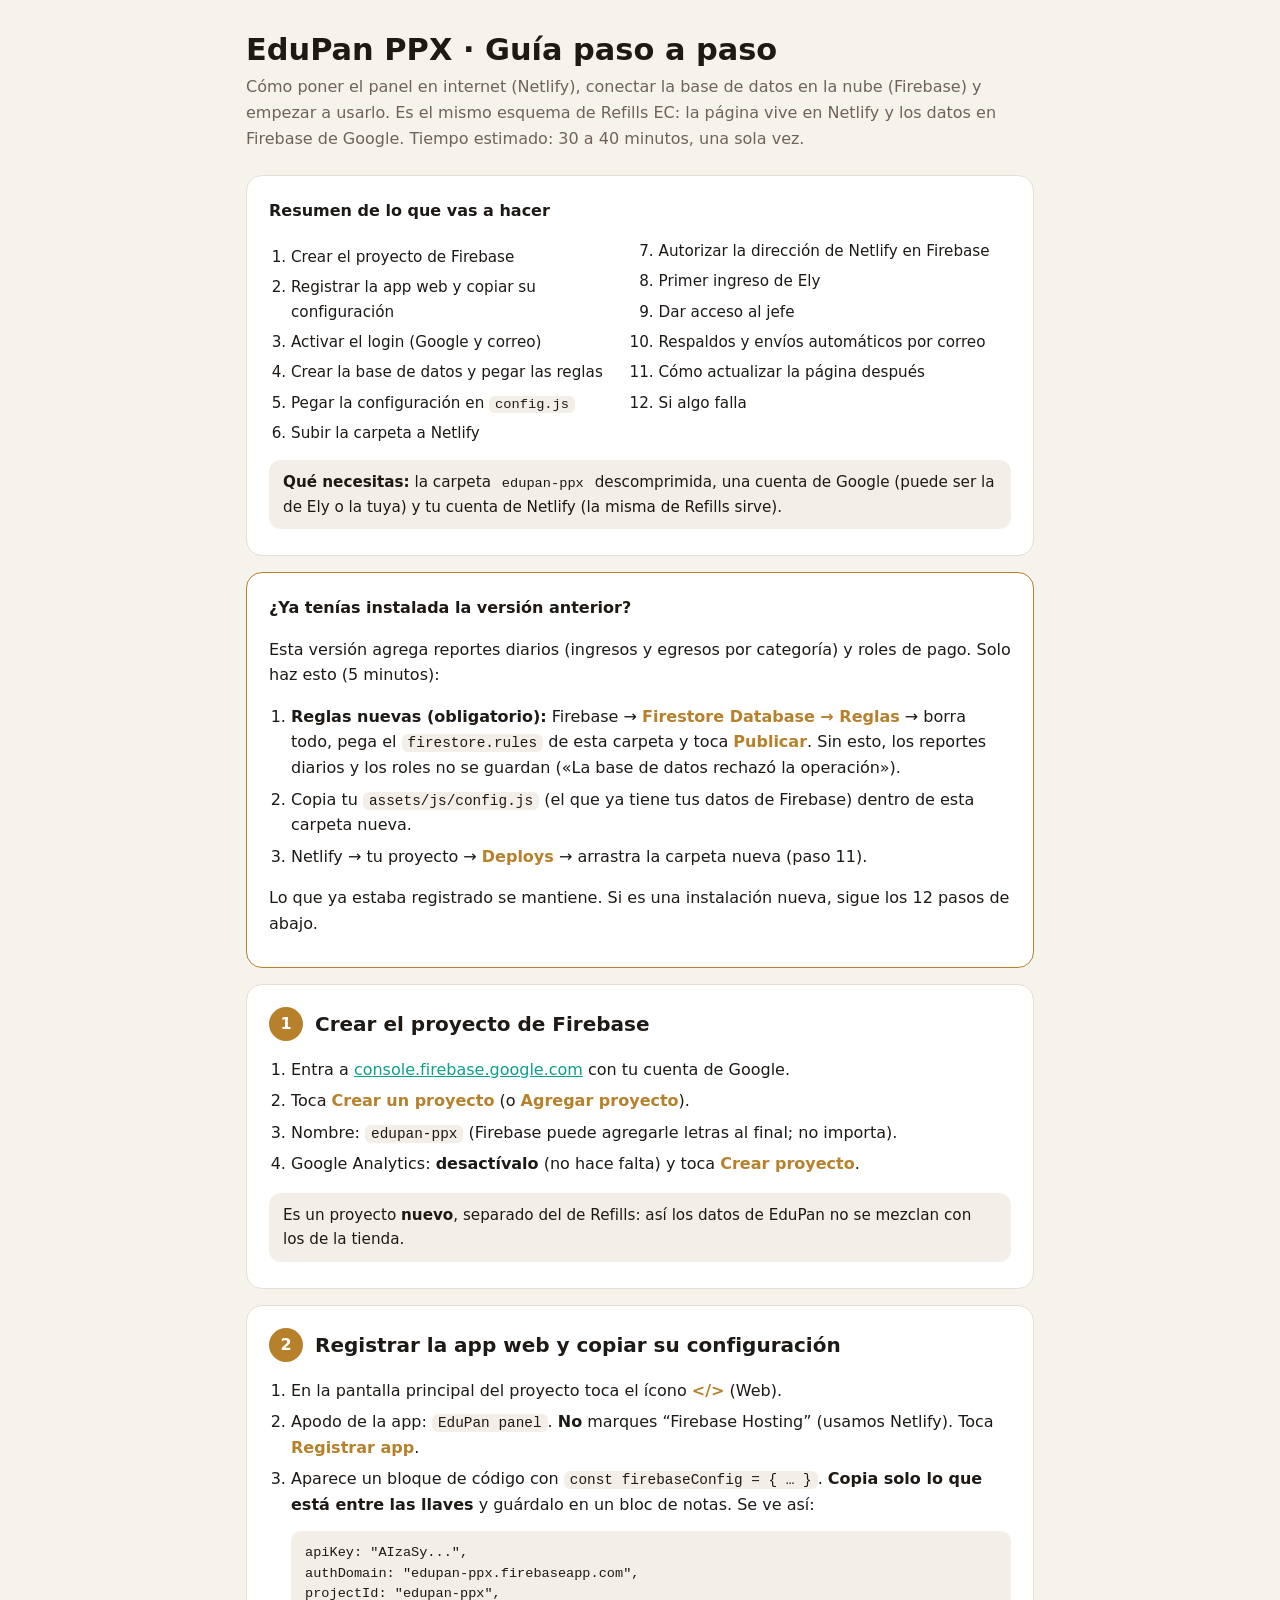
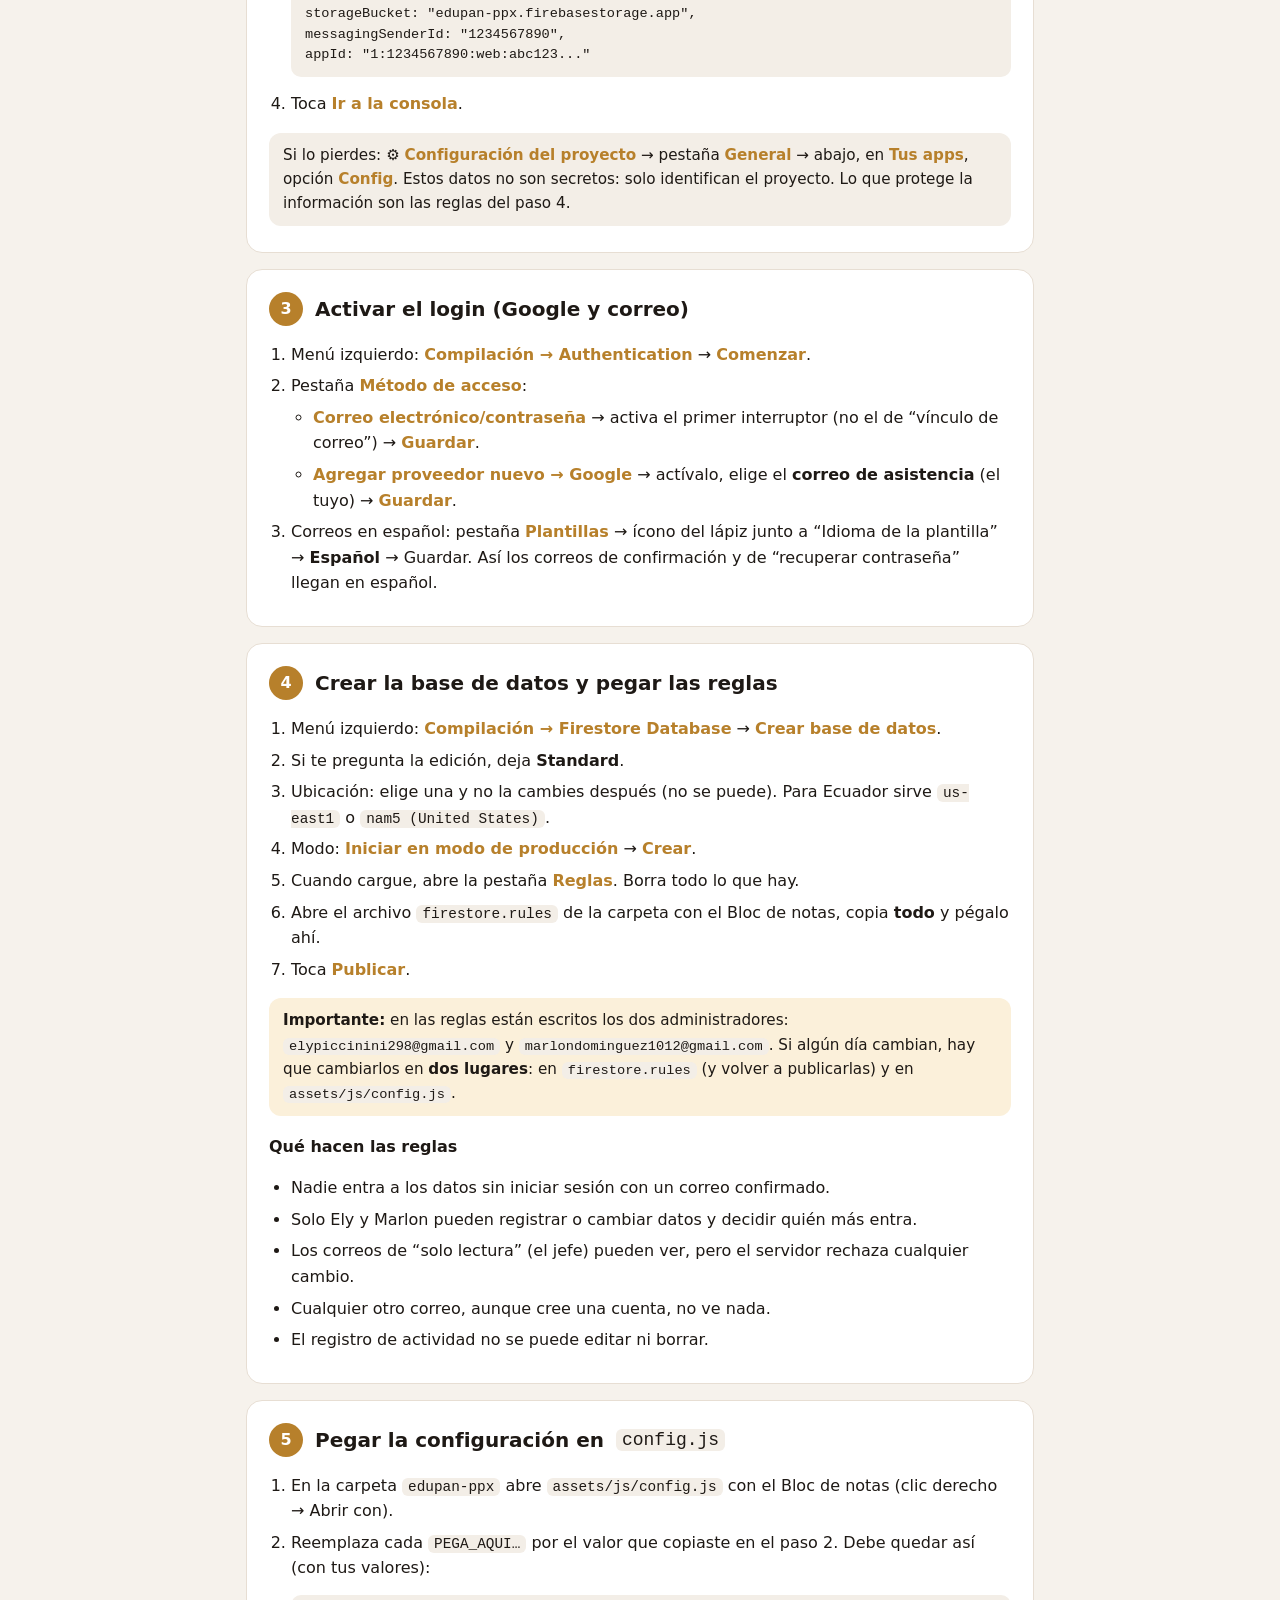
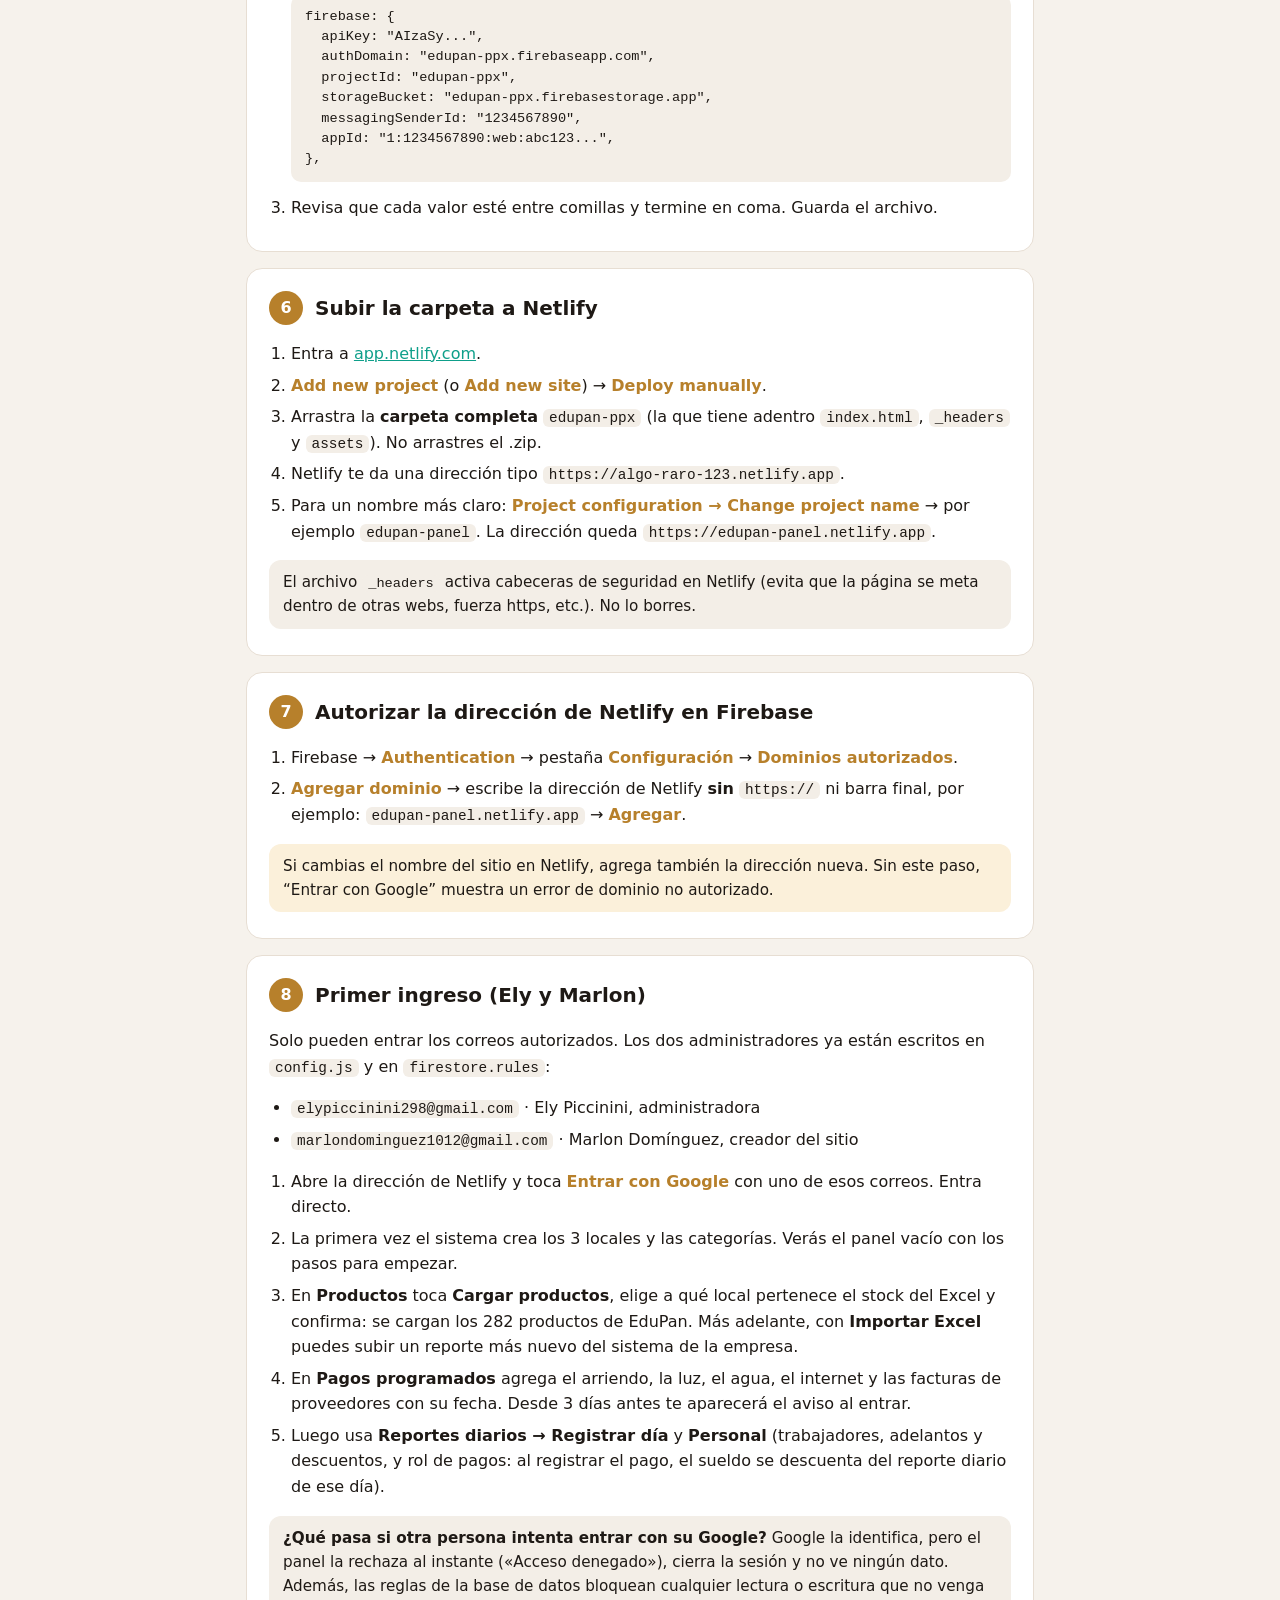
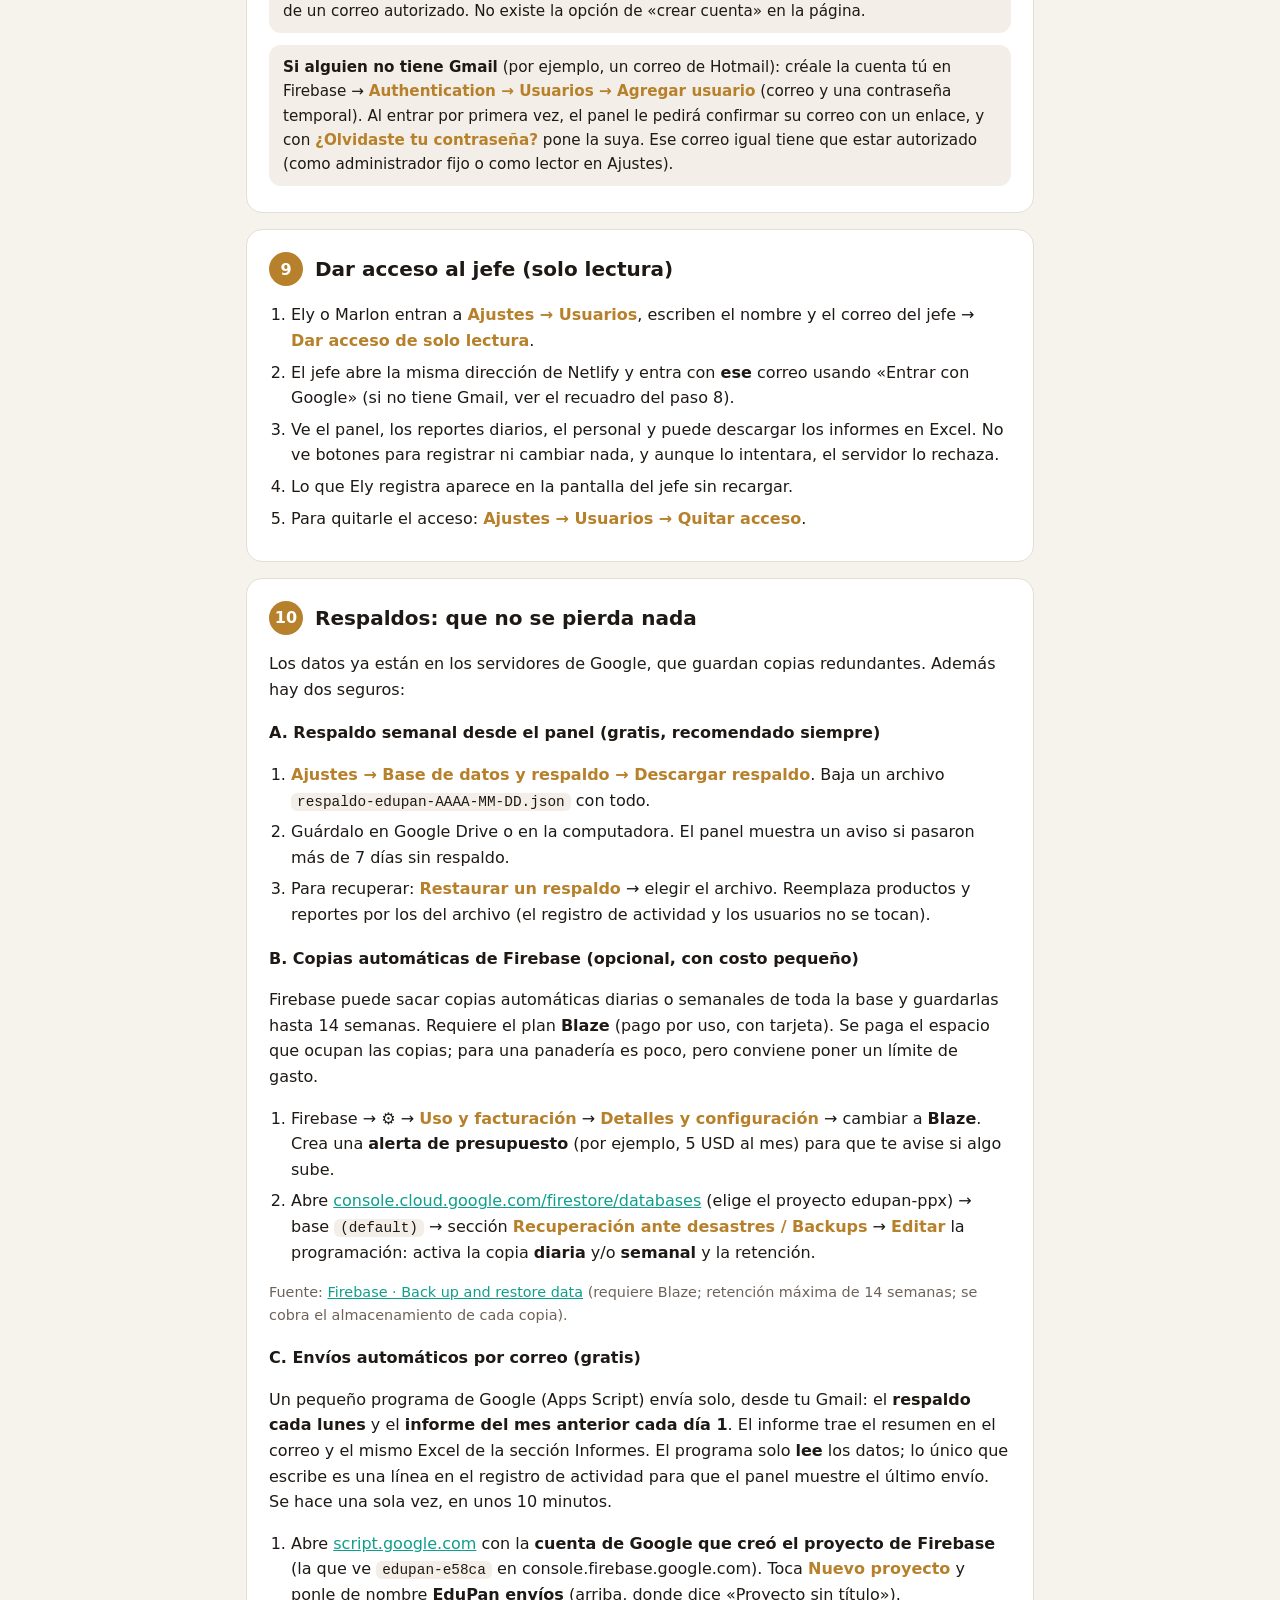
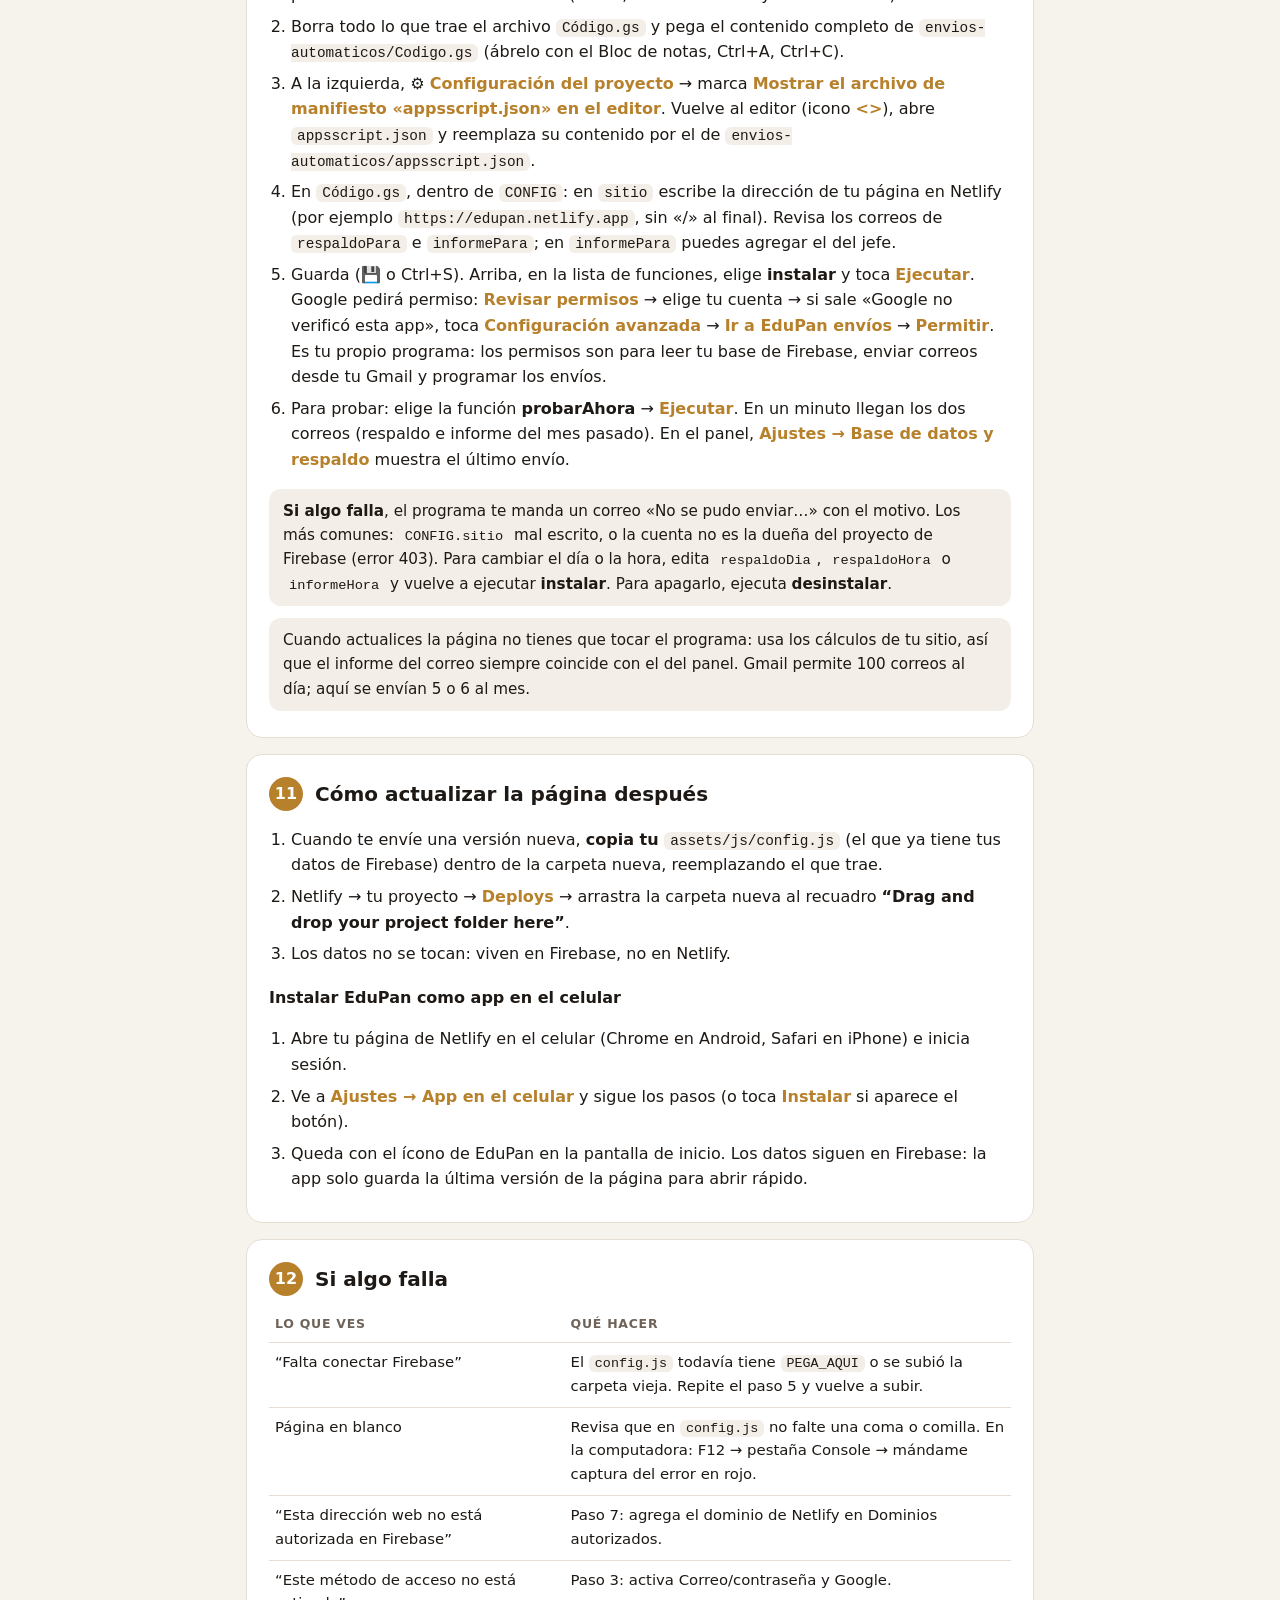
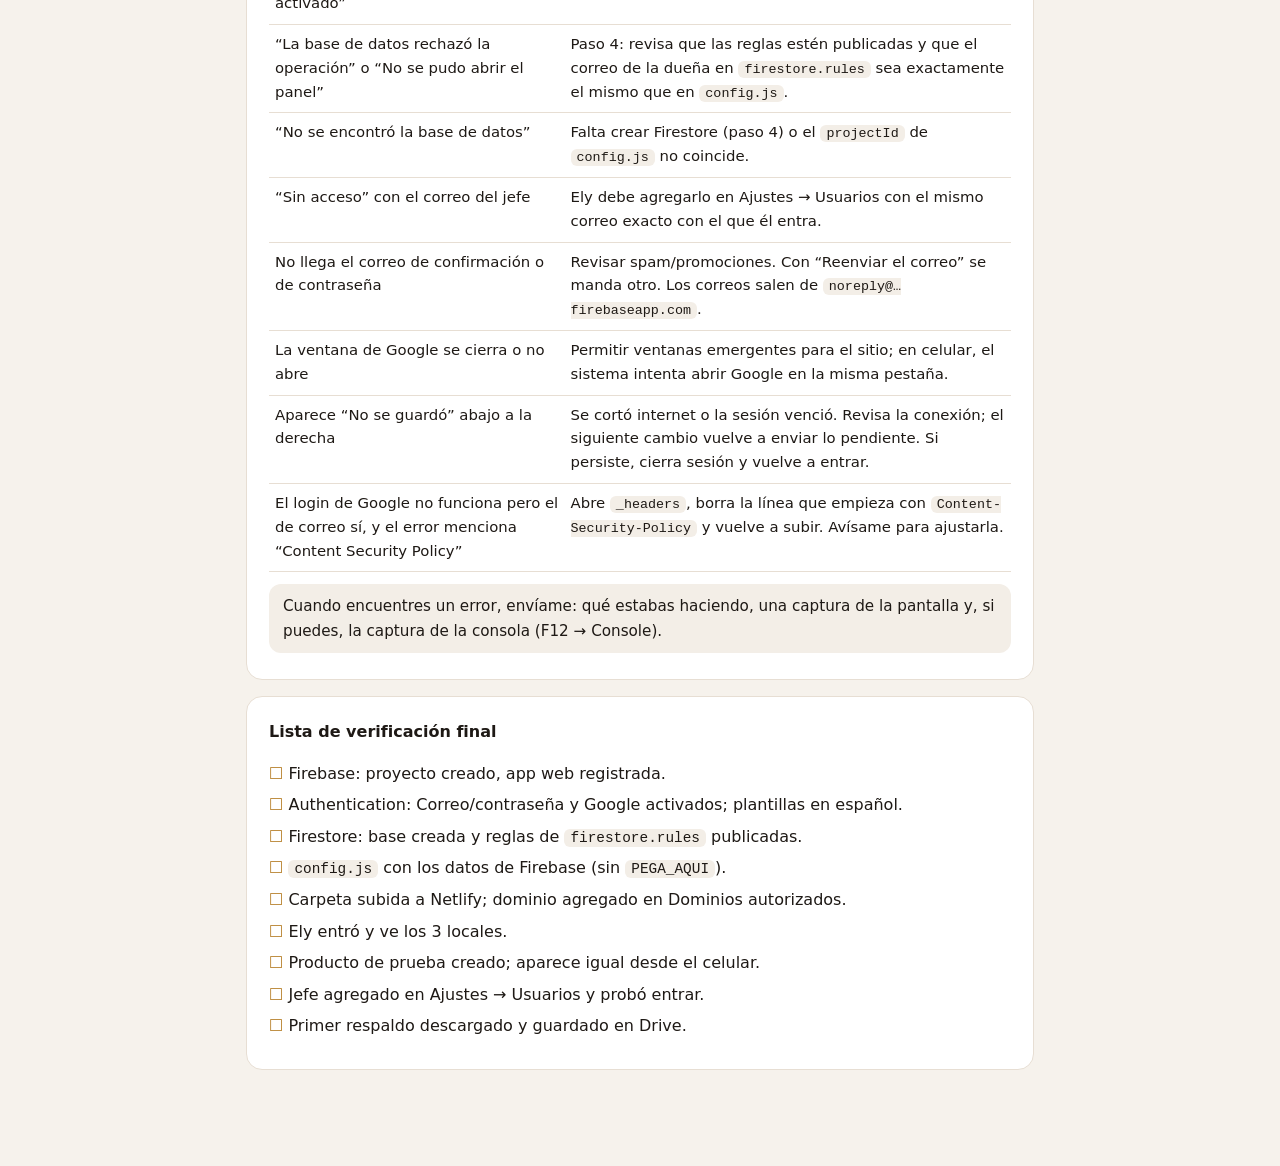
==== commit c2967950: "Add files via upload" ====
--- a/GUIA-PASO-A-PASO.html
+++ b/GUIA-PASO-A-PASO.html
@@ -232,6 +232,12 @@
       <li>Netlify → tu proyecto → <b class="ui">Deploys</b> → arrastra la carpeta nueva al recuadro <b>“Drag and drop your project folder here”</b>.</li>
       <li>Los datos no se tocan: viven en Firebase, no en Netlify.</li>
     </ol>
+      <h3>Instalar EduPan como app en el celular</h3>
+    <ol>
+      <li>Abre tu página de Netlify en el celular (Chrome en Android, Safari en iPhone) e inicia sesión.</li>
+      <li>Ve a <b class="ui">Ajustes → App en el celular</b> y sigue los pasos (o toca <b class="ui">Instalar</b> si aparece el botón).</li>
+      <li>Queda con el ícono de EduPan en la pantalla de inicio. Los datos siguen en Firebase: la app solo guarda la última versión de la página para abrir rápido.</li>
+    </ol>
   </section>
 
   <section>
